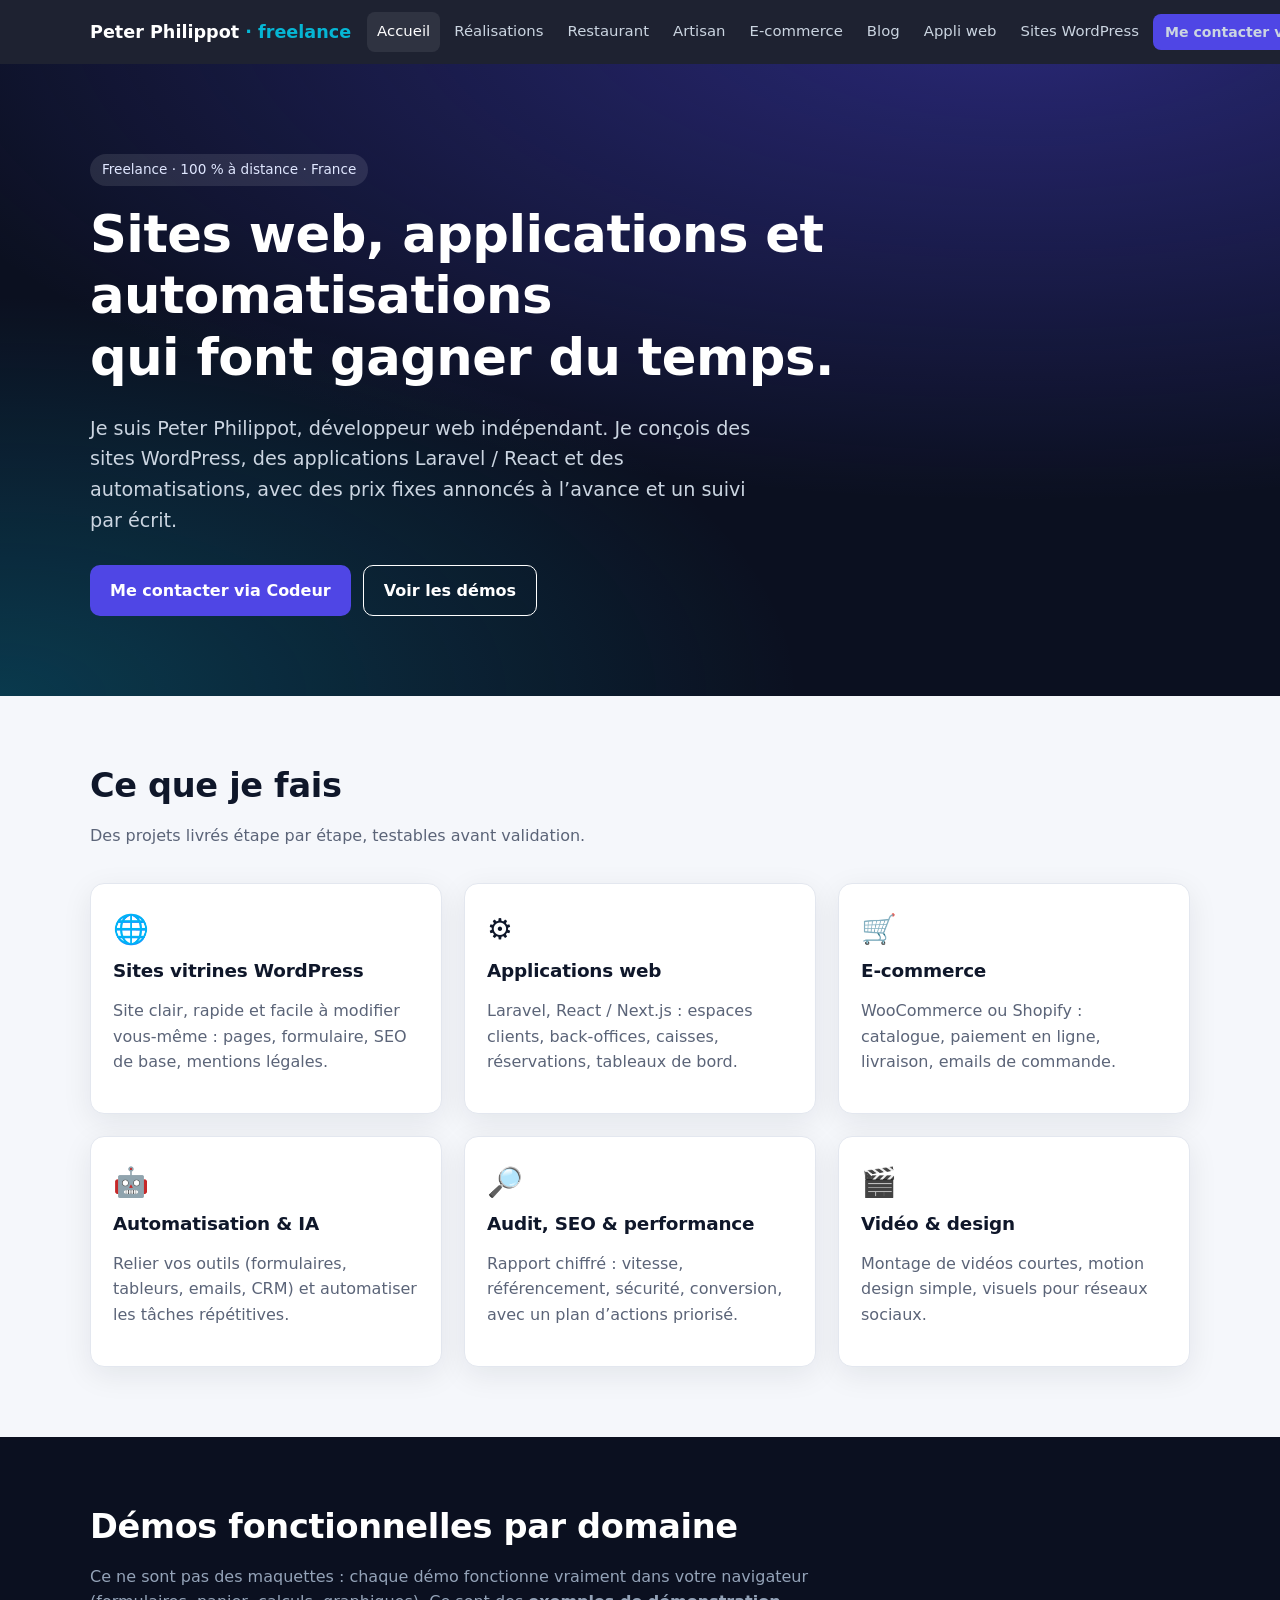
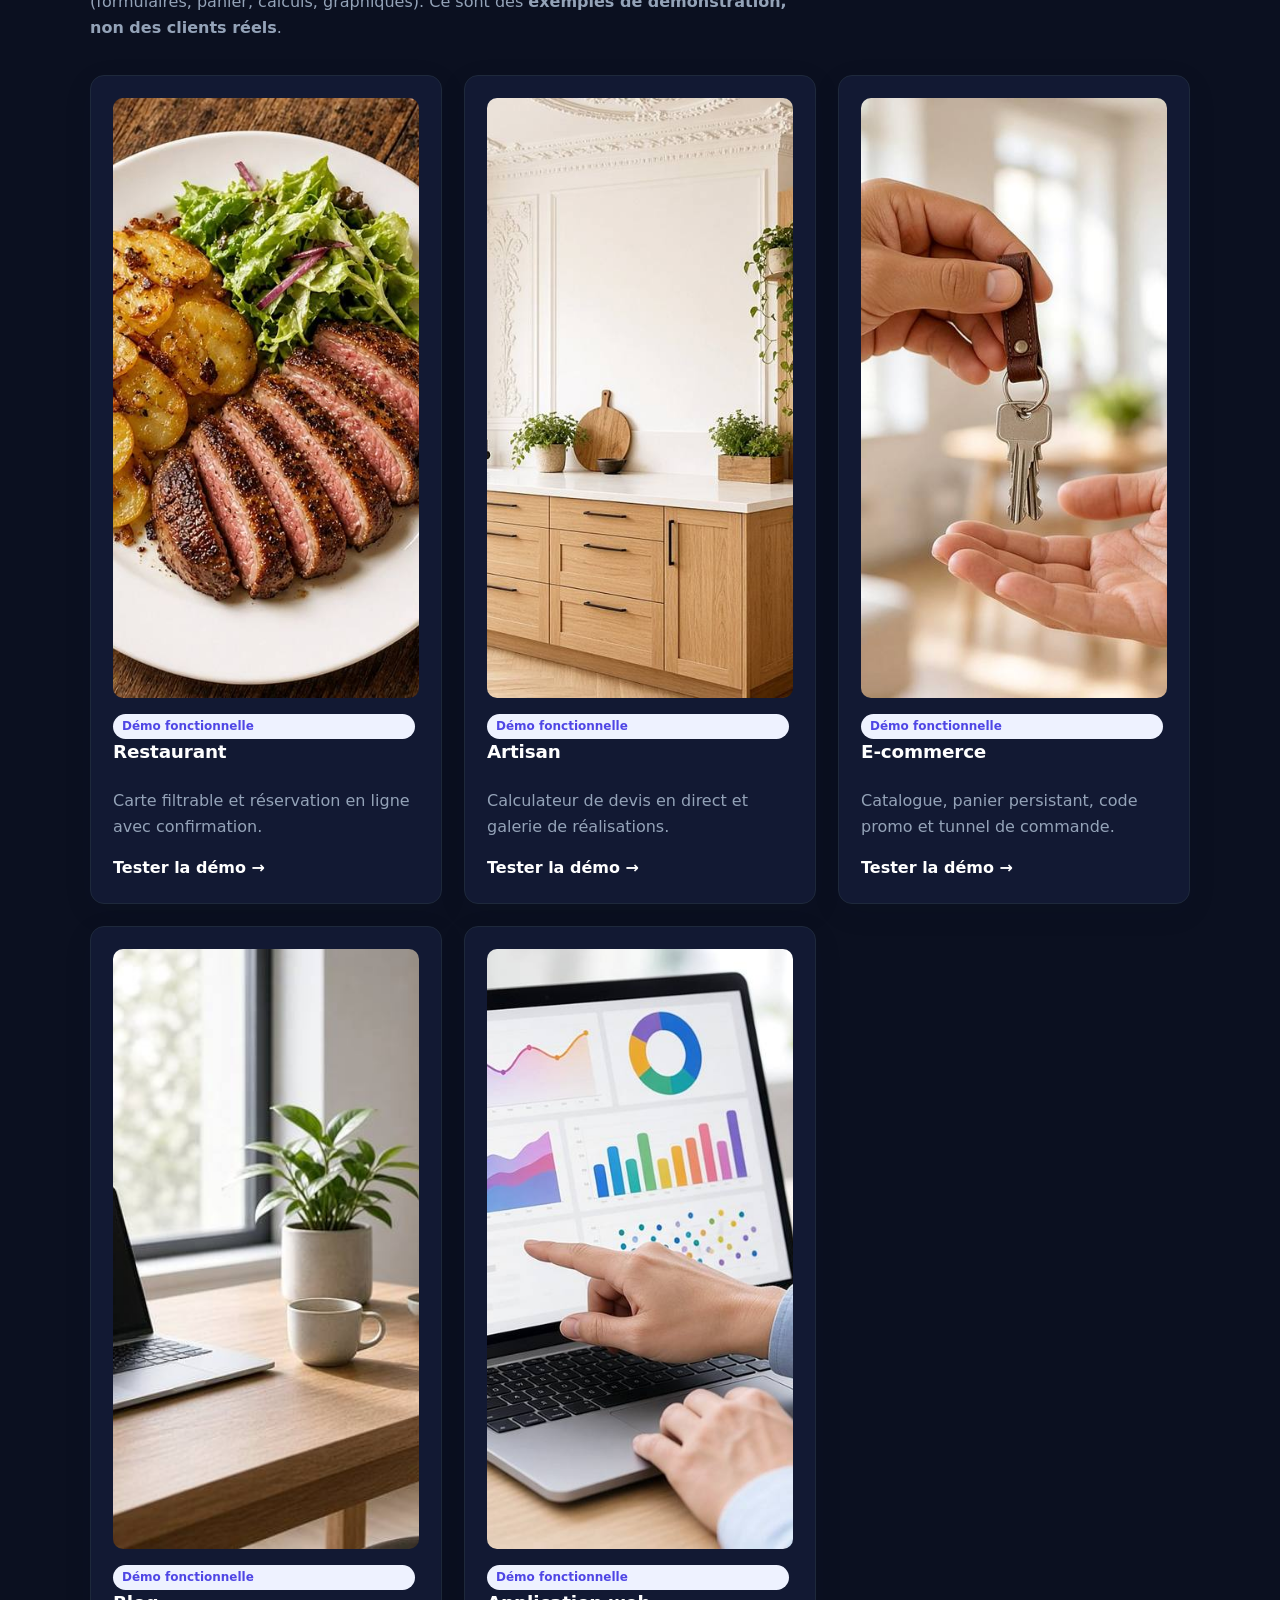
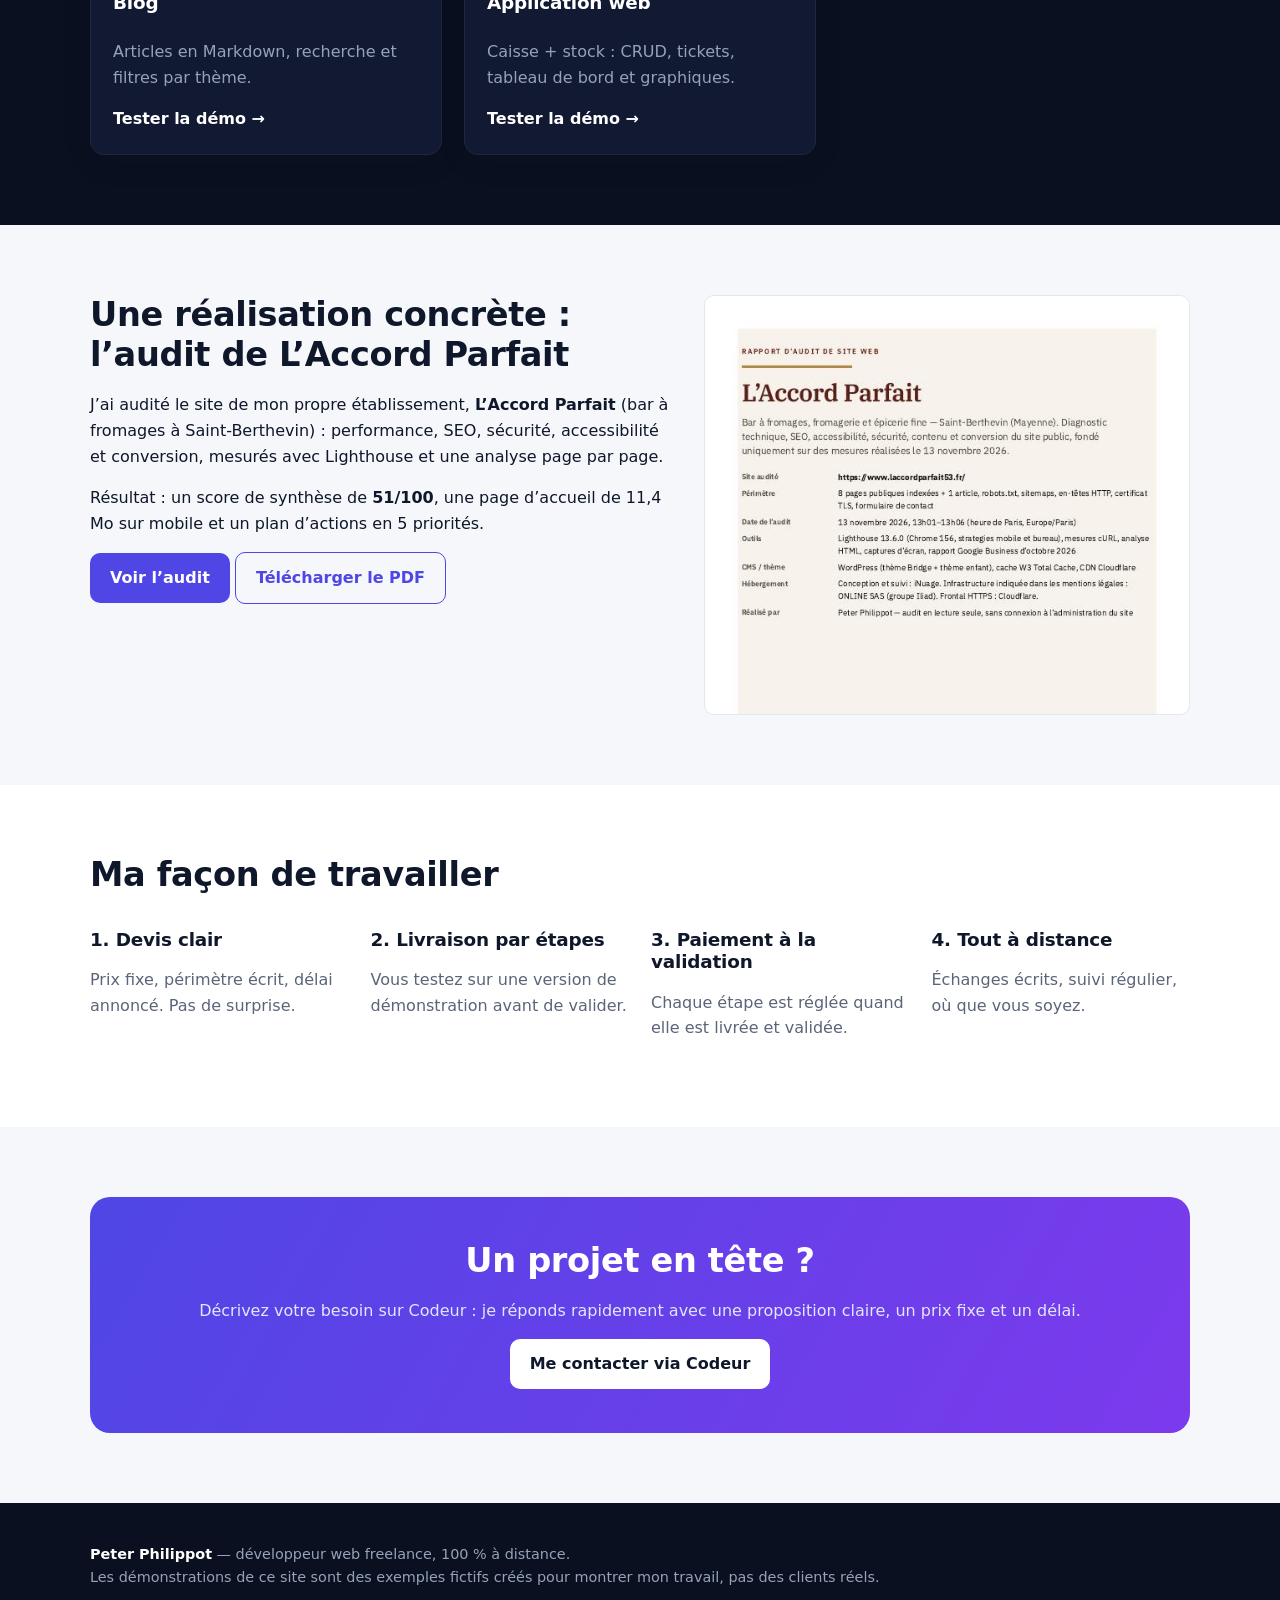
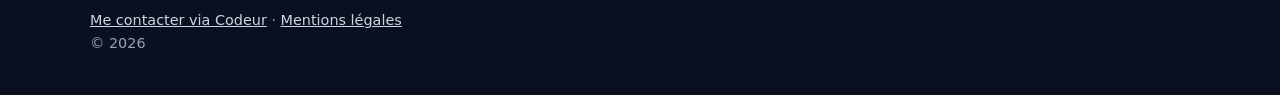
==== index.html @ ddbcc6e4 "Publication du site" ====
<!doctype html>
<html lang="fr"><head><meta charset="utf-8"><meta name="viewport" content="width=device-width,initial-scale=1">
<title>Peter Philippot — Développeur web freelance (WordPress, Laravel, React, automatisation)</title><meta name="description" content="Développeur web freelance à distance : sites WordPress, applications Laravel et React/Next.js, e-commerce, automatisation, audit SEO. Démos fonctionnelles et réalisations."><link rel="canonical" href="https://pitttpittt.github.io/">
<meta property="og:type" content="website"><meta property="og:title" content="Peter Philippot — Développeur web freelance (WordPress, Laravel, React, automatisation)"><meta property="og:description" content="Développeur web freelance à distance : sites WordPress, applications Laravel et React/Next.js, e-commerce, automatisation, audit SEO. Démos fonctionnelles et réalisations."><meta property="og:url" content="https://pitttpittt.github.io/"><meta property="og:image" content="https://pitttpittt.github.io/assets/img/og.jpg"><meta property="og:locale" content="fr_FR"><meta name="twitter:card" content="summary_large_image">
<meta name="theme-color" content="#0b1020"><link rel="icon" href="data:image/svg+xml,%3Csvg xmlns='http://www.w3.org/2000/svg' viewBox='0 0 100 100'%3E%3Crect width='100' height='100' rx='22' fill='%234f46e5'/%3E%3Ctext x='50' y='68' font-size='52' text-anchor='middle' fill='white' font-family='Arial' font-weight='bold'%3EPP%3C/text%3E%3C/svg%3E">
<link rel="stylesheet" href="assets/css/style.css">
</head><body>
<header class="top"><div class="wrap"><a class="logo" href="index.html">Peter Philippot<span> · freelance</span></a>
<button class="burger" aria-label="Menu" aria-expanded="false">☰</button><nav class="nav" aria-label="Navigation principale"><a href="index.html" class=on>Accueil</a><a href="realisations.html">Réalisations</a><a href="restaurant.html">Restaurant</a><a href="artisan.html">Artisan</a><a href="boutique.html">E-commerce</a><a href="blog.html">Blog</a><a href="application.html">Appli web</a><a href="sites-wordpress.html">Sites WordPress</a><a class="btn sm" href="https://www.codeur.com/-pitttpittt" target="_blank" rel="noopener">Me contacter via Codeur</a></nav></div></header>
<main><section class="hero"><div class="wrap"><span class="pill">Freelance · 100 % à distance · France</span>
<h1>Sites web, applications et automatisations<br>qui font gagner du temps.</h1>
<p class="lead">Je suis Peter Philippot, développeur web indépendant. Je conçois des sites WordPress, des applications Laravel / React et des automatisations, avec des prix fixes annoncés à l’avance et un suivi par écrit.</p>
<div class="ctas"><a class="btn" href="https://www.codeur.com/-pitttpittt" target="_blank" rel="noopener">Me contacter via Codeur</a><a class="btn ghost" href="#demos">Voir les démos</a></div></div></section>
<section><div class="wrap"><div class="sec-head"><h2>Ce que je fais</h2><p class="muted">Des projets livrés étape par étape, testables avant validation.</p></div><div class="grid g3"><div class="card"><div class="ico">🌐</div><h3>Sites vitrines WordPress</h3><p class="muted">Site clair, rapide et facile à modifier vous-même : pages, formulaire, SEO de base, mentions légales.</p></div><div class="card"><div class="ico">⚙️</div><h3>Applications web</h3><p class="muted">Laravel, React / Next.js : espaces clients, back-offices, caisses, réservations, tableaux de bord.</p></div><div class="card"><div class="ico">🛒</div><h3>E-commerce</h3><p class="muted">WooCommerce ou Shopify : catalogue, paiement en ligne, livraison, emails de commande.</p></div><div class="card"><div class="ico">🤖</div><h3>Automatisation & IA</h3><p class="muted">Relier vos outils (formulaires, tableurs, emails, CRM) et automatiser les tâches répétitives.</p></div><div class="card"><div class="ico">🔎</div><h3>Audit, SEO & performance</h3><p class="muted">Rapport chiffré : vitesse, référencement, sécurité, conversion, avec un plan d’actions priorisé.</p></div><div class="card"><div class="ico">🎬</div><h3>Vidéo & design</h3><p class="muted">Montage de vidéos courtes, motion design simple, visuels pour réseaux sociaux.</p></div></div></div></section>
<section class="dark" id="demos"><div class="wrap"><div class="sec-head"><h2>Démos fonctionnelles par domaine</h2><p class="muted">Ce ne sont pas des maquettes : chaque démo fonctionne vraiment dans votre navigateur (formulaires, panier, calculs, graphiques). Ce sont des <strong>exemples de démonstration, non des clients réels</strong>.</p></div><div class="grid g3" style="color:var(--ink)"><a class="card link" href="restaurant.html"><img class="cover" src="assets/img/restaurant-plat.jpg" alt="Démo Restaurant" loading="lazy" width="960" height="600"><span class="tag">Démo fonctionnelle</span><h3>Restaurant</h3><p class="muted">Carte filtrable et réservation en ligne avec confirmation.</p><span style="margin-top:auto;font-weight:600">Tester la démo →</span></a><a class="card link" href="artisan.html"><img class="cover" src="assets/img/artisan-cuisine.jpg" alt="Démo Artisan" loading="lazy" width="960" height="600"><span class="tag">Démo fonctionnelle</span><h3>Artisan</h3><p class="muted">Calculateur de devis en direct et galerie de réalisations.</p><span style="margin-top:auto;font-weight:600">Tester la démo →</span></a><a class="card link" href="boutique.html"><img class="cover" src="assets/img/immobilier-cles.jpg" alt="Démo E-commerce" loading="lazy" width="960" height="600"><span class="tag">Démo fonctionnelle</span><h3>E-commerce</h3><p class="muted">Catalogue, panier persistant, code promo et tunnel de commande.</p><span style="margin-top:auto;font-weight:600">Tester la démo →</span></a><a class="card link" href="blog.html"><img class="cover" src="assets/img/consultant-hero.jpg" alt="Démo Blog" loading="lazy" width="960" height="600"><span class="tag">Démo fonctionnelle</span><h3>Blog</h3><p class="muted">Articles en Markdown, recherche et filtres par thème.</p><span style="margin-top:auto;font-weight:600">Tester la démo →</span></a><a class="card link" href="application.html"><img class="cover" src="assets/img/consultant-tableau-de-bord.jpg" alt="Démo Application web" loading="lazy" width="960" height="600"><span class="tag">Démo fonctionnelle</span><h3>Application web</h3><p class="muted">Caisse + stock : CRUD, tickets, tableau de bord et graphiques.</p><span style="margin-top:auto;font-weight:600">Tester la démo →</span></a></div></div></section>
<section><div class="wrap split"><div><h2>Une réalisation concrète : l’audit de L’Accord Parfait</h2><p>J’ai audité le site de mon propre établissement, <strong>L’Accord Parfait</strong> (bar à fromages à Saint-Berthevin) : performance, SEO, sécurité, accessibilité et conversion, mesurés avec Lighthouse et une analyse page par page.</p>
<p>Résultat : un score de synthèse de <strong>51/100</strong>, une page d’accueil de 11,4 Mo sur mobile et un plan d’actions en 5 priorités.</p><p><a class="btn" href="realisations.html">Voir l’audit</a> <a class="btn ghost" href="assets/docs/audit-laccord-parfait.pdf" download style="color:var(--acc)">Télécharger le PDF</a></p></div>
<div class="shot"><img src="assets/img/audit-page-01.jpg" alt="Première page du rapport d’audit" loading="lazy" data-zoom></div></div></section>
<section style="background:#fff"><div class="wrap"><div class="sec-head"><h2>Ma façon de travailler</h2></div><div class="grid g4">
<div><h3>1. Devis clair</h3><p class="muted">Prix fixe, périmètre écrit, délai annoncé. Pas de surprise.</p></div>
<div><h3>2. Livraison par étapes</h3><p class="muted">Vous testez sur une version de démonstration avant de valider.</p></div>
<div><h3>3. Paiement à la validation</h3><p class="muted">Chaque étape est réglée quand elle est livrée et validée.</p></div>
<div><h3>4. Tout à distance</h3><p class="muted">Échanges écrits, suivi régulier, où que vous soyez.</p></div></div></div></section>
<section><div class="wrap"><div class="cta-band"><h2>Un projet en tête ?</h2><p>Décrivez votre besoin sur Codeur : je réponds rapidement avec une proposition claire, un prix fixe et un délai.</p><a class="btn light" href="https://www.codeur.com/-pitttpittt" target="_blank" rel="noopener">Me contacter via Codeur</a></div></div></section></main>
<footer class="foot"><div class="wrap"><div><strong style="color:#fff">Peter Philippot</strong> — développeur web freelance, 100 % à distance.<br>Les démonstrations de ce site sont des exemples fictifs créés pour montrer mon travail, pas des clients réels.</div>
<div><a href="https://www.codeur.com/-pitttpittt" target="_blank" rel="noopener">Me contacter via Codeur</a> · <a href="mentions-legales.html">Mentions légales</a><br>© <span id="year">2026</span></div></div></footer>
<script src="assets/js/common.js" defer></script>
</body></html>
---- assets/css/style.css ----
:root{--bg:#0b1020;--bg2:#121933;--card:#ffffff;--ink:#0f172a;--muted:#5b6478;--line:#e3e7ef;--soft:#f5f7fb;--acc:#4f46e5;--acc2:#06b6d4;--ok:#059669;--warn:#d97706;--bad:#dc2626;--r:14px;--sh:0 8px 30px rgba(15,23,42,.08)}
*{box-sizing:border-box}[hidden]{display:none!important}html{scroll-behavior:smooth}
body{margin:0;font-family:system-ui,-apple-system,"Segoe UI",Roboto,"Helvetica Neue",Arial,sans-serif;color:var(--ink);background:var(--soft);line-height:1.6;-webkit-font-smoothing:antialiased}
img{max-width:100%;display:block}a{color:var(--acc)}
.wrap{max-width:1140px;margin:0 auto;padding:0 20px}
h1,h2,h3{line-height:1.2;margin:0 0 .5em;letter-spacing:-.01em}h1{font-size:clamp(2rem,4.5vw,3.2rem)}h2{font-size:clamp(1.5rem,3vw,2.1rem)}h3{font-size:1.15rem}
.muted{color:var(--muted)}.small{font-size:.88rem}
/* header */
.top{position:sticky;top:0;z-index:50;background:rgba(11,16,32,.92);backdrop-filter:blur(8px);color:#fff}
.top .wrap{display:flex;align-items:center;justify-content:space-between;height:64px;gap:16px}
.logo{color:#fff;text-decoration:none;font-weight:800;font-size:1.1rem;white-space:nowrap}.logo span{color:var(--acc2)}
.nav{display:flex;gap:4px;align-items:center}.nav a{white-space:nowrap;color:#cbd5e1;text-decoration:none;padding:8px 10px;border-radius:8px;font-size:.93rem}
.nav a:hover,.nav a.on{color:#fff;background:rgba(255,255,255,.08)}
.burger{display:none;background:none;border:0;color:#fff;font-size:1.6rem;cursor:pointer}
@media(max-width:1180px){.burger{display:block}.nav{display:none;position:absolute;top:64px;left:0;right:0;background:var(--bg);flex-direction:column;padding:10px 20px 20px;align-items:stretch}.nav.open{display:flex}}
/* buttons */
.btn{display:inline-flex;align-items:center;gap:8px;background:var(--acc);color:#fff;border:0;border-radius:10px;padding:12px 20px;font-weight:600;font-size:1rem;text-decoration:none;cursor:pointer;transition:.15s}
.btn:hover{filter:brightness(1.1);transform:translateY(-1px)}.btn.ghost{background:transparent;border:1.5px solid currentColor;color:inherit}.btn.sm{padding:7px 12px;font-size:.88rem;border-radius:8px}.btn.light{background:#fff;color:var(--ink)}.btn.danger{background:var(--bad)}
.btn:disabled{opacity:.5;cursor:not-allowed;transform:none}
/* hero */
.hero{background:radial-gradient(1200px 500px at 80% -10%,rgba(79,70,229,.45),transparent),radial-gradient(800px 400px at 0% 100%,rgba(6,182,212,.25),transparent),var(--bg);color:#fff;padding:90px 0 80px}
.hero p.lead{font-size:1.2rem;color:#cbd5e1;max-width:680px}.hero .ctas{display:flex;gap:12px;flex-wrap:wrap;margin-top:28px}
.pill{display:inline-block;background:rgba(255,255,255,.1);color:#e0e7ff;border-radius:99px;padding:5px 12px;font-size:.85rem;margin-bottom:18px}
.hero.sub{padding:60px 0 50px}
section{padding:70px 0}.sec-head{max-width:720px;margin-bottom:34px}
/* grids/cards */
.grid{display:grid;gap:22px}.g2{grid-template-columns:repeat(auto-fit,minmax(300px,1fr))}.g3{grid-template-columns:repeat(auto-fit,minmax(260px,1fr))}.g4{grid-template-columns:repeat(auto-fit,minmax(210px,1fr))}
.card{background:var(--card);border:1px solid var(--line);border-radius:var(--r);padding:22px;box-shadow:var(--sh)}
.card.link{text-decoration:none;color:inherit;transition:.15s;display:flex;flex-direction:column}.card.link:hover{transform:translateY(-3px);border-color:var(--acc)}
.card .ico{font-size:1.8rem;margin-bottom:8px}.card img.cover{border-radius:10px;aspect-ratio:16/10;object-fit:cover;width:100%;margin-bottom:14px}
.tag{display:inline-block;font-size:.75rem;font-weight:600;background:#eef2ff;color:var(--acc);padding:3px 9px;border-radius:99px;margin:2px 4px 2px 0}
.tag.click{cursor:pointer;border:0}.tag.click.on{background:var(--acc);color:#fff}
.demo-banner{background:#fff7ed;border:1.5px dashed var(--warn);color:#9a3412;border-radius:10px;padding:10px 14px;font-weight:600;font-size:.92rem;display:flex;gap:8px;align-items:center;margin:0 0 22px}
.hero .demo-banner{background:rgba(255,247,237,.12);color:#fed7aa;border-color:#fdba74}
.dark{background:var(--bg);color:#fff}.dark .muted{color:#94a3b8}.dark .card{background:var(--bg2);border-color:#1e293b;color:#fff}
/* forms */
label{display:block;font-weight:600;font-size:.9rem;margin:0 0 5px}
input,select,textarea{width:100%;font:inherit;padding:10px 12px;border:1.5px solid var(--line);border-radius:9px;background:#fff;color:var(--ink)}
input:focus,select:focus,textarea:focus{outline:none;border-color:var(--acc);box-shadow:0 0 0 3px rgba(79,70,229,.15)}
.field{margin-bottom:14px}.field .err{color:var(--bad);font-size:.82rem;min-height:1em;margin-top:3px}.invalid{border-color:var(--bad)!important}
.row{display:grid;gap:14px;grid-template-columns:repeat(auto-fit,minmax(160px,1fr))}
.notice{padding:12px 14px;border-radius:10px;margin:12px 0;font-weight:500}.notice.ok{background:#ecfdf5;color:#065f46;border:1px solid #a7f3d0}.notice.err{background:#fef2f2;color:#991b1b;border:1px solid #fecaca}
table.tbl{width:100%;border-collapse:collapse;font-size:.93rem}table.tbl th,table.tbl td{padding:9px 10px;border-bottom:1px solid var(--line);text-align:left;vertical-align:middle}table.tbl th{font-size:.78rem;text-transform:uppercase;letter-spacing:.05em;color:var(--muted)}
.price{font-weight:800;color:var(--acc)}
.cta-band{background:linear-gradient(120deg,var(--acc),#7c3aed);color:#fff;border-radius:20px;padding:44px;text-align:center}.cta-band p{color:#e0e7ff}
footer.foot{background:var(--bg);color:#94a3b8;padding:40px 0;font-size:.9rem}footer.foot a{color:#cbd5e1}
.foot .wrap{display:flex;justify-content:space-between;gap:20px;flex-wrap:wrap}
.score{display:flex;flex-direction:column;gap:4px}.score b{font-size:1.9rem}.bar{height:7px;border-radius:9px;background:#e5e7eb;overflow:hidden}.bar i{display:block;height:100%}
.sev{font-size:.72rem;font-weight:700;text-transform:uppercase;padding:2px 8px;border-radius:99px}.sev.c{background:#fee2e2;color:#991b1b}.sev.i{background:#fef3c7;color:#92400e}
.split{display:grid;grid-template-columns:1.2fr 1fr;gap:30px;align-items:start}@media(max-width:860px){.split{grid-template-columns:1fr}}
.gallery{display:grid;gap:12px;grid-template-columns:repeat(auto-fill,minmax(200px,1fr))}.gallery img{border-radius:10px;aspect-ratio:4/3;object-fit:cover;cursor:zoom-in;width:100%}
.lightbox{position:fixed;inset:0;background:rgba(0,0,0,.88);display:none;align-items:center;justify-content:center;z-index:100;padding:20px;cursor:zoom-out}.lightbox.open{display:flex}.lightbox img{max-height:90vh;border-radius:8px}
.shot{border-radius:10px;border:1px solid var(--line);overflow:hidden;max-height:420px}.shot img{width:100%}
.kpi{font-size:1.7rem;font-weight:800}
.empty{color:var(--muted);text-align:center;padding:20px}
.toast{position:fixed;bottom:20px;left:50%;transform:translateX(-50%) translateY(100px);background:var(--ink);color:#fff;padding:12px 20px;border-radius:10px;transition:.25s;z-index:200}.toast.show{transform:translateX(-50%) translateY(0)}
.prose{max-width:740px}.prose h2{margin-top:1.4em;font-size:1.4rem}.prose pre{background:#0f172a;color:#e2e8f0;padding:14px;border-radius:10px;overflow:auto}.prose code{background:#eef2ff;padding:1px 5px;border-radius:5px}.prose pre code{background:none;padding:0}
.qty{display:inline-flex;align-items:center;border:1px solid var(--line);border-radius:8px}.qty button{border:0;background:none;width:30px;height:30px;cursor:pointer;font-size:1rem}.qty span{min-width:24px;text-align:center}
.status{font-size:.75rem;font-weight:700;padding:3px 8px;border-radius:99px}.status.todo{background:#e0e7ff;color:#3730a3}.status.doing{background:#fef3c7;color:#92400e}.status.done{background:#d1fae5;color:#065f46}
.chart-box{position:relative;height:260px}
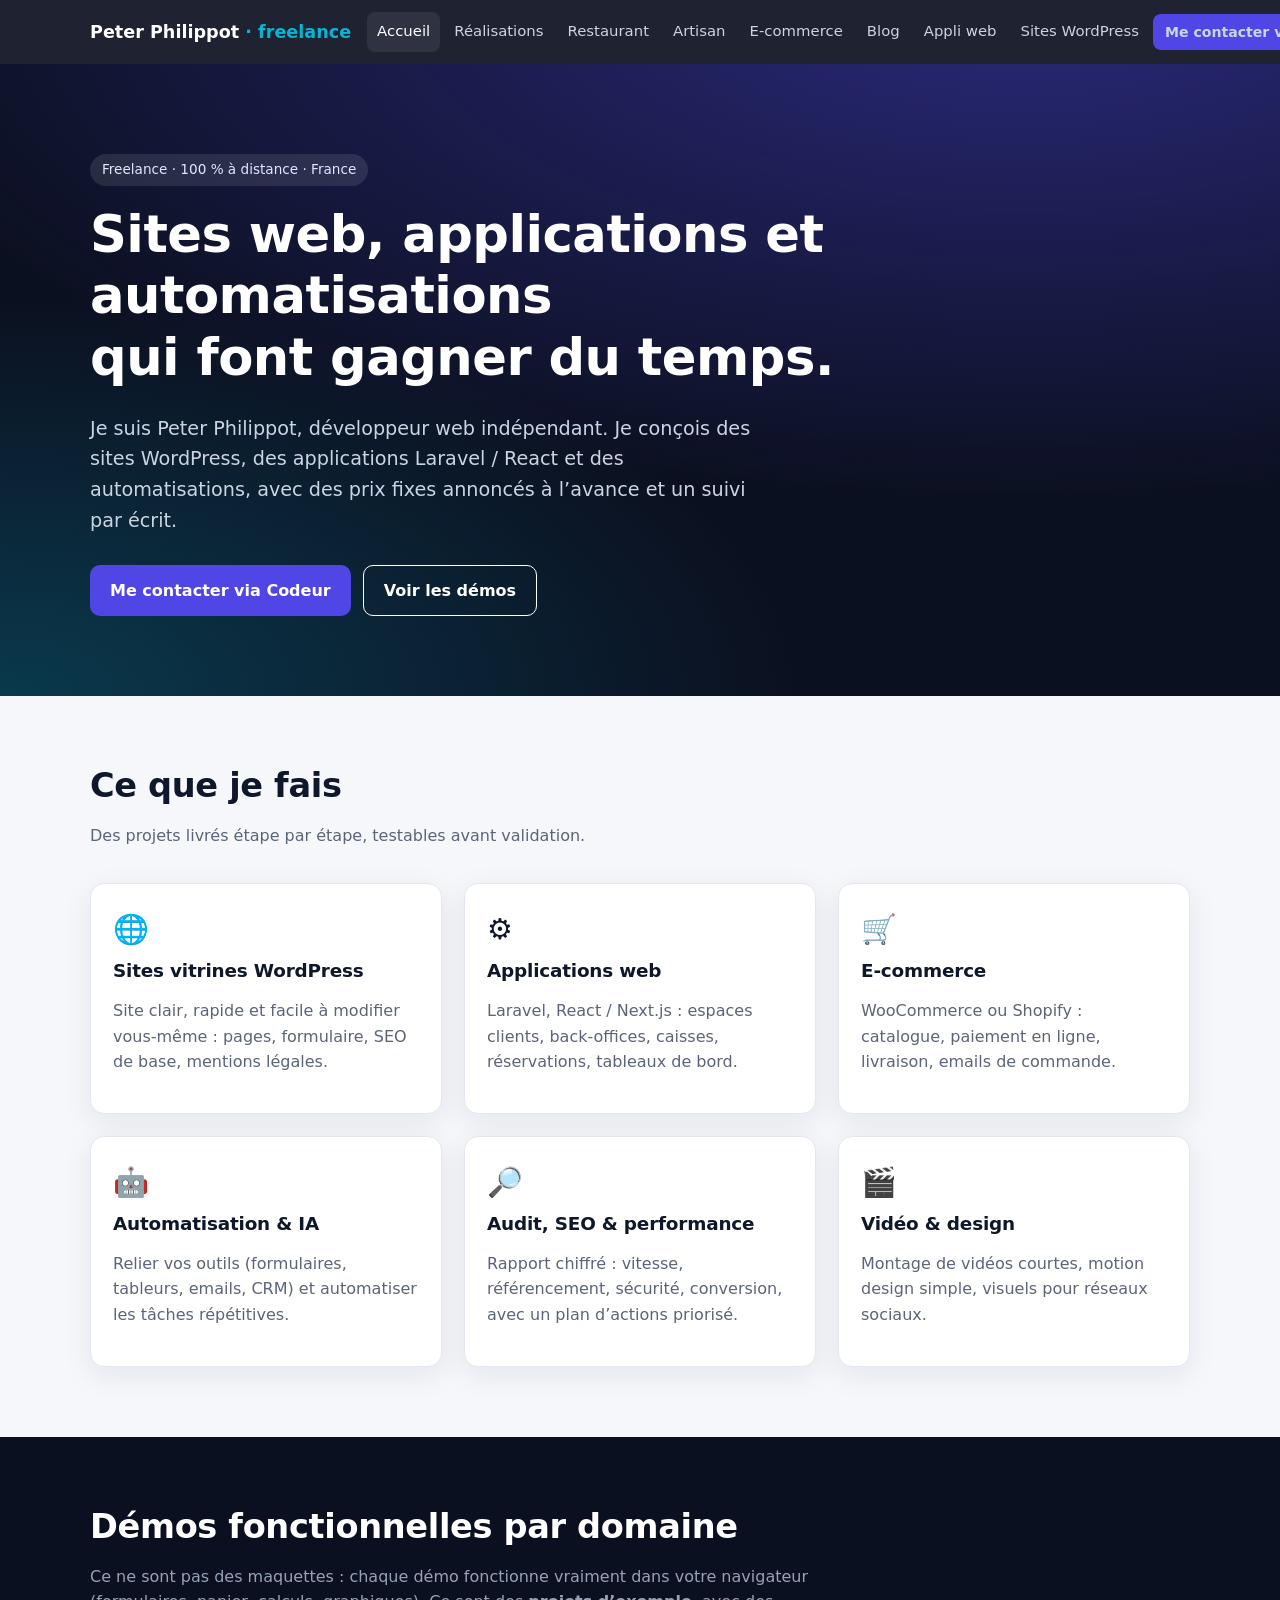
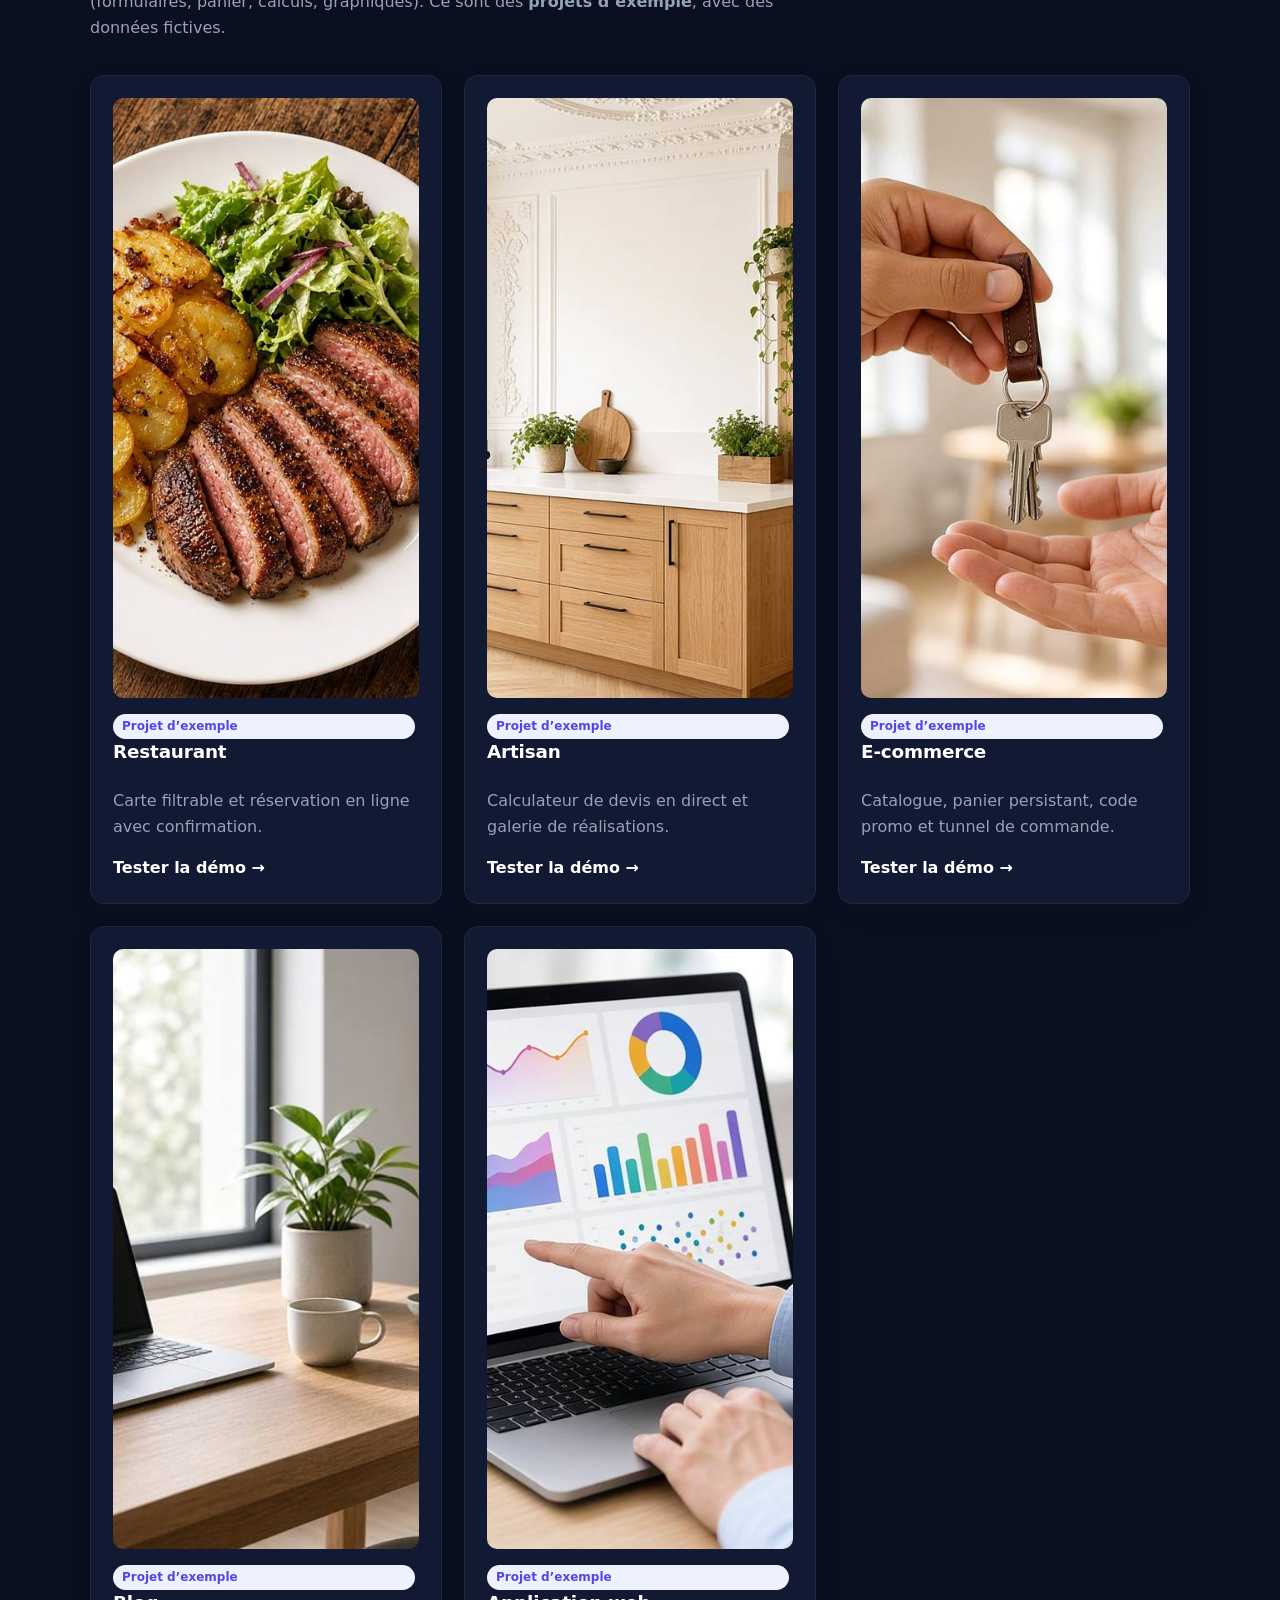
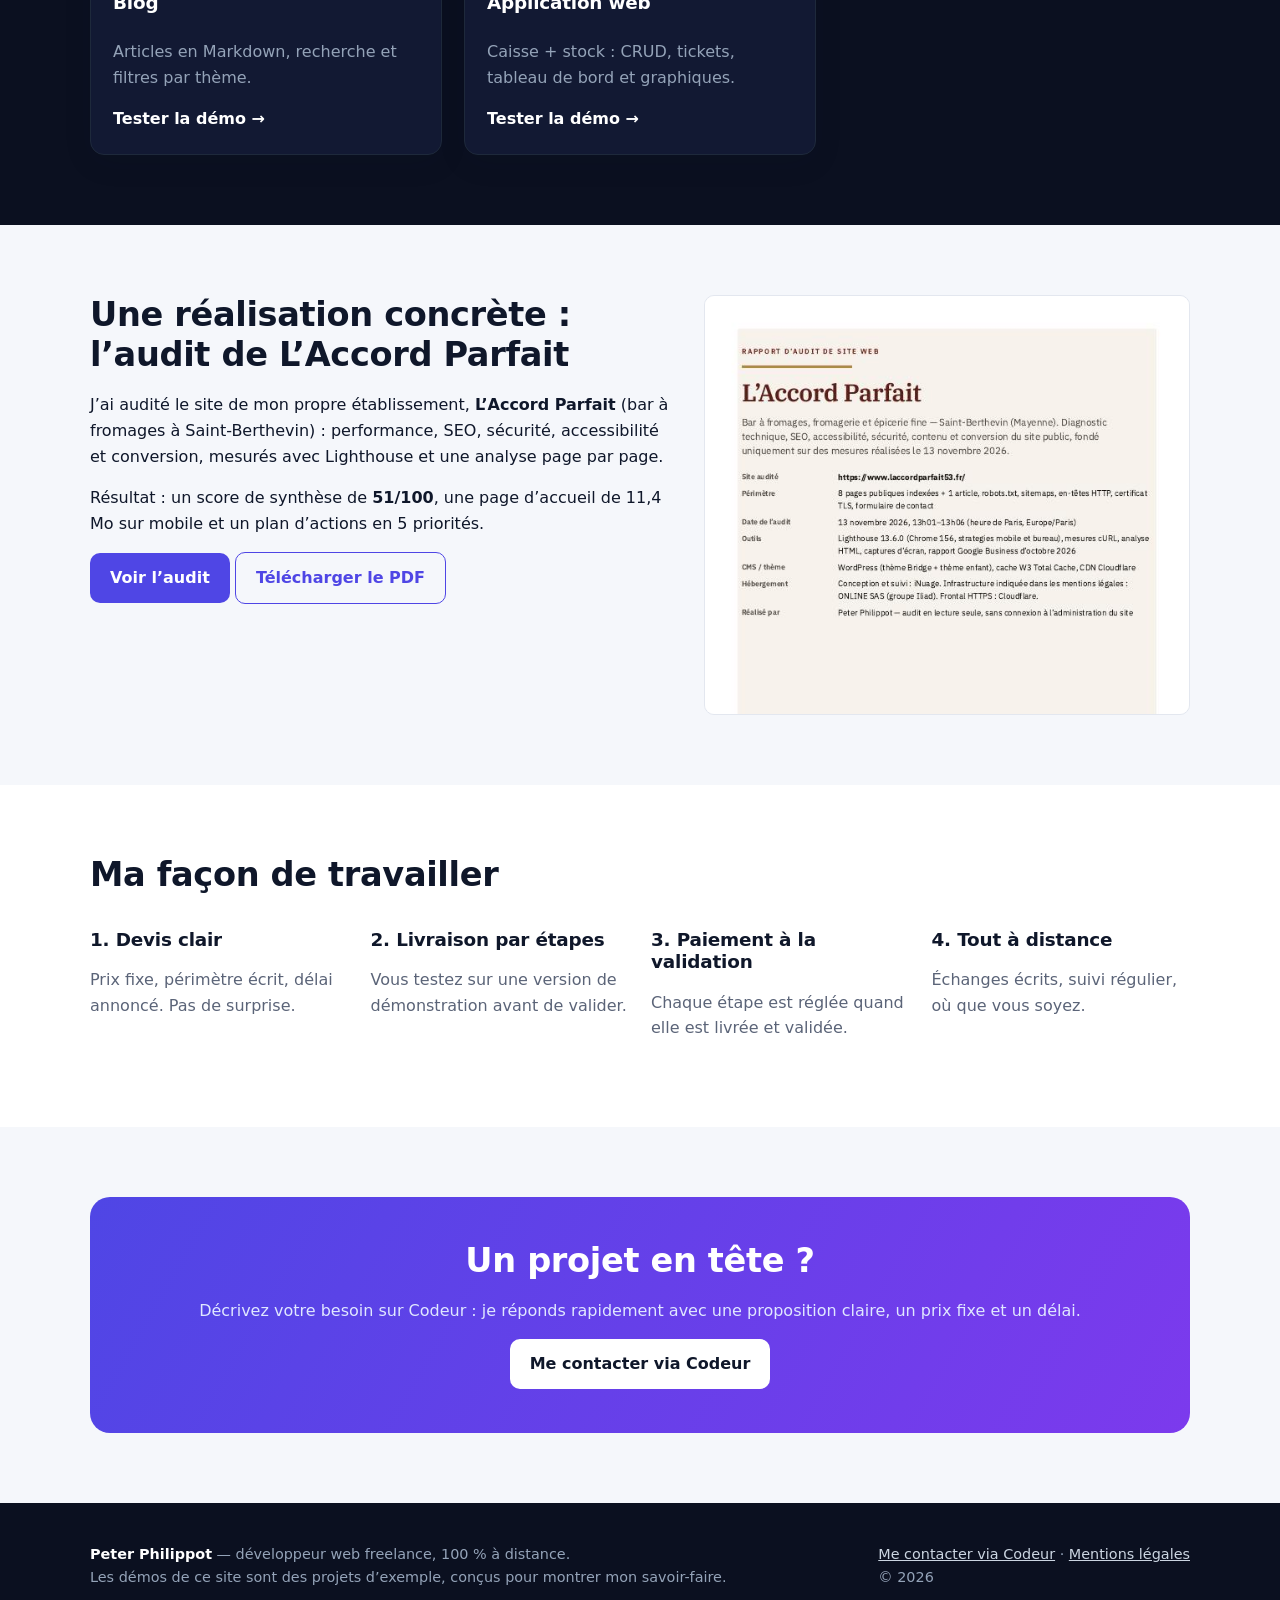
==== commit 98986d2e: "Publication du site" ====
--- a/index.html
+++ b/index.html
@@ -12,7 +12,7 @@
 <p class="lead">Je suis Peter Philippot, développeur web indépendant. Je conçois des sites WordPress, des applications Laravel / React et des automatisations, avec des prix fixes annoncés à l’avance et un suivi par écrit.</p>
 <div class="ctas"><a class="btn" href="https://www.codeur.com/-pitttpittt" target="_blank" rel="noopener">Me contacter via Codeur</a><a class="btn ghost" href="#demos">Voir les démos</a></div></div></section>
 <section><div class="wrap"><div class="sec-head"><h2>Ce que je fais</h2><p class="muted">Des projets livrés étape par étape, testables avant validation.</p></div><div class="grid g3"><div class="card"><div class="ico">🌐</div><h3>Sites vitrines WordPress</h3><p class="muted">Site clair, rapide et facile à modifier vous-même : pages, formulaire, SEO de base, mentions légales.</p></div><div class="card"><div class="ico">⚙️</div><h3>Applications web</h3><p class="muted">Laravel, React / Next.js : espaces clients, back-offices, caisses, réservations, tableaux de bord.</p></div><div class="card"><div class="ico">🛒</div><h3>E-commerce</h3><p class="muted">WooCommerce ou Shopify : catalogue, paiement en ligne, livraison, emails de commande.</p></div><div class="card"><div class="ico">🤖</div><h3>Automatisation & IA</h3><p class="muted">Relier vos outils (formulaires, tableurs, emails, CRM) et automatiser les tâches répétitives.</p></div><div class="card"><div class="ico">🔎</div><h3>Audit, SEO & performance</h3><p class="muted">Rapport chiffré : vitesse, référencement, sécurité, conversion, avec un plan d’actions priorisé.</p></div><div class="card"><div class="ico">🎬</div><h3>Vidéo & design</h3><p class="muted">Montage de vidéos courtes, motion design simple, visuels pour réseaux sociaux.</p></div></div></div></section>
-<section class="dark" id="demos"><div class="wrap"><div class="sec-head"><h2>Démos fonctionnelles par domaine</h2><p class="muted">Ce ne sont pas des maquettes : chaque démo fonctionne vraiment dans votre navigateur (formulaires, panier, calculs, graphiques). Ce sont des <strong>exemples de démonstration, non des clients réels</strong>.</p></div><div class="grid g3" style="color:var(--ink)"><a class="card link" href="restaurant.html"><img class="cover" src="assets/img/restaurant-plat.jpg" alt="Démo Restaurant" loading="lazy" width="960" height="600"><span class="tag">Démo fonctionnelle</span><h3>Restaurant</h3><p class="muted">Carte filtrable et réservation en ligne avec confirmation.</p><span style="margin-top:auto;font-weight:600">Tester la démo →</span></a><a class="card link" href="artisan.html"><img class="cover" src="assets/img/artisan-cuisine.jpg" alt="Démo Artisan" loading="lazy" width="960" height="600"><span class="tag">Démo fonctionnelle</span><h3>Artisan</h3><p class="muted">Calculateur de devis en direct et galerie de réalisations.</p><span style="margin-top:auto;font-weight:600">Tester la démo →</span></a><a class="card link" href="boutique.html"><img class="cover" src="assets/img/immobilier-cles.jpg" alt="Démo E-commerce" loading="lazy" width="960" height="600"><span class="tag">Démo fonctionnelle</span><h3>E-commerce</h3><p class="muted">Catalogue, panier persistant, code promo et tunnel de commande.</p><span style="margin-top:auto;font-weight:600">Tester la démo →</span></a><a class="card link" href="blog.html"><img class="cover" src="assets/img/consultant-hero.jpg" alt="Démo Blog" loading="lazy" width="960" height="600"><span class="tag">Démo fonctionnelle</span><h3>Blog</h3><p class="muted">Articles en Markdown, recherche et filtres par thème.</p><span style="margin-top:auto;font-weight:600">Tester la démo →</span></a><a class="card link" href="application.html"><img class="cover" src="assets/img/consultant-tableau-de-bord.jpg" alt="Démo Application web" loading="lazy" width="960" height="600"><span class="tag">Démo fonctionnelle</span><h3>Application web</h3><p class="muted">Caisse + stock : CRUD, tickets, tableau de bord et graphiques.</p><span style="margin-top:auto;font-weight:600">Tester la démo →</span></a></div></div></section>
+<section class="dark" id="demos"><div class="wrap"><div class="sec-head"><h2>Démos fonctionnelles par domaine</h2><p class="muted">Ce ne sont pas des maquettes : chaque démo fonctionne vraiment dans votre navigateur (formulaires, panier, calculs, graphiques). Ce sont des <strong>projets d’exemple</strong>, avec des données fictives.</p></div><div class="grid g3" style="color:var(--ink)"><a class="card link" href="restaurant.html"><img class="cover" src="assets/img/restaurant-plat.jpg" alt="Démo interactive Restaurant — projet d’exemple" loading="lazy" width="960" height="600"><span class="tag">Projet d’exemple</span><h3>Restaurant</h3><p class="muted">Carte filtrable et réservation en ligne avec confirmation.</p><span style="margin-top:auto;font-weight:600">Tester la démo →</span></a><a class="card link" href="artisan.html"><img class="cover" src="assets/img/artisan-cuisine.jpg" alt="Démo interactive Artisan — projet d’exemple" loading="lazy" width="960" height="600"><span class="tag">Projet d’exemple</span><h3>Artisan</h3><p class="muted">Calculateur de devis en direct et galerie de réalisations.</p><span style="margin-top:auto;font-weight:600">Tester la démo →</span></a><a class="card link" href="boutique.html"><img class="cover" src="assets/img/immobilier-cles.jpg" alt="Démo interactive E-commerce — projet d’exemple" loading="lazy" width="960" height="600"><span class="tag">Projet d’exemple</span><h3>E-commerce</h3><p class="muted">Catalogue, panier persistant, code promo et tunnel de commande.</p><span style="margin-top:auto;font-weight:600">Tester la démo →</span></a><a class="card link" href="blog.html"><img class="cover" src="assets/img/consultant-hero.jpg" alt="Démo interactive Blog — projet d’exemple" loading="lazy" width="960" height="600"><span class="tag">Projet d’exemple</span><h3>Blog</h3><p class="muted">Articles en Markdown, recherche et filtres par thème.</p><span style="margin-top:auto;font-weight:600">Tester la démo →</span></a><a class="card link" href="application.html"><img class="cover" src="assets/img/consultant-tableau-de-bord.jpg" alt="Démo interactive Application web — projet d’exemple" loading="lazy" width="960" height="600"><span class="tag">Projet d’exemple</span><h3>Application web</h3><p class="muted">Caisse + stock : CRUD, tickets, tableau de bord et graphiques.</p><span style="margin-top:auto;font-weight:600">Tester la démo →</span></a></div></div></section>
 <section><div class="wrap split"><div><h2>Une réalisation concrète : l’audit de L’Accord Parfait</h2><p>J’ai audité le site de mon propre établissement, <strong>L’Accord Parfait</strong> (bar à fromages à Saint-Berthevin) : performance, SEO, sécurité, accessibilité et conversion, mesurés avec Lighthouse et une analyse page par page.</p>
 <p>Résultat : un score de synthèse de <strong>51/100</strong>, une page d’accueil de 11,4 Mo sur mobile et un plan d’actions en 5 priorités.</p><p><a class="btn" href="realisations.html">Voir l’audit</a> <a class="btn ghost" href="assets/docs/audit-laccord-parfait.pdf" download style="color:var(--acc)">Télécharger le PDF</a></p></div>
 <div class="shot"><img src="assets/img/audit-page-01.jpg" alt="Première page du rapport d’audit" loading="lazy" data-zoom></div></div></section>
@@ -22,7 +22,7 @@
 <div><h3>3. Paiement à la validation</h3><p class="muted">Chaque étape est réglée quand elle est livrée et validée.</p></div>
 <div><h3>4. Tout à distance</h3><p class="muted">Échanges écrits, suivi régulier, où que vous soyez.</p></div></div></div></section>
 <section><div class="wrap"><div class="cta-band"><h2>Un projet en tête ?</h2><p>Décrivez votre besoin sur Codeur : je réponds rapidement avec une proposition claire, un prix fixe et un délai.</p><a class="btn light" href="https://www.codeur.com/-pitttpittt" target="_blank" rel="noopener">Me contacter via Codeur</a></div></div></section></main>
-<footer class="foot"><div class="wrap"><div><strong style="color:#fff">Peter Philippot</strong> — développeur web freelance, 100 % à distance.<br>Les démonstrations de ce site sont des exemples fictifs créés pour montrer mon travail, pas des clients réels.</div>
+<footer class="foot"><div class="wrap"><div><strong style="color:#fff">Peter Philippot</strong> — développeur web freelance, 100 % à distance.<br>Les démos de ce site sont des projets d’exemple, conçus pour montrer mon savoir-faire.</div>
 <div><a href="https://www.codeur.com/-pitttpittt" target="_blank" rel="noopener">Me contacter via Codeur</a> · <a href="mentions-legales.html">Mentions légales</a><br>© <span id="year">2026</span></div></div></footer>
 <script src="assets/js/common.js" defer></script>
 </body></html>
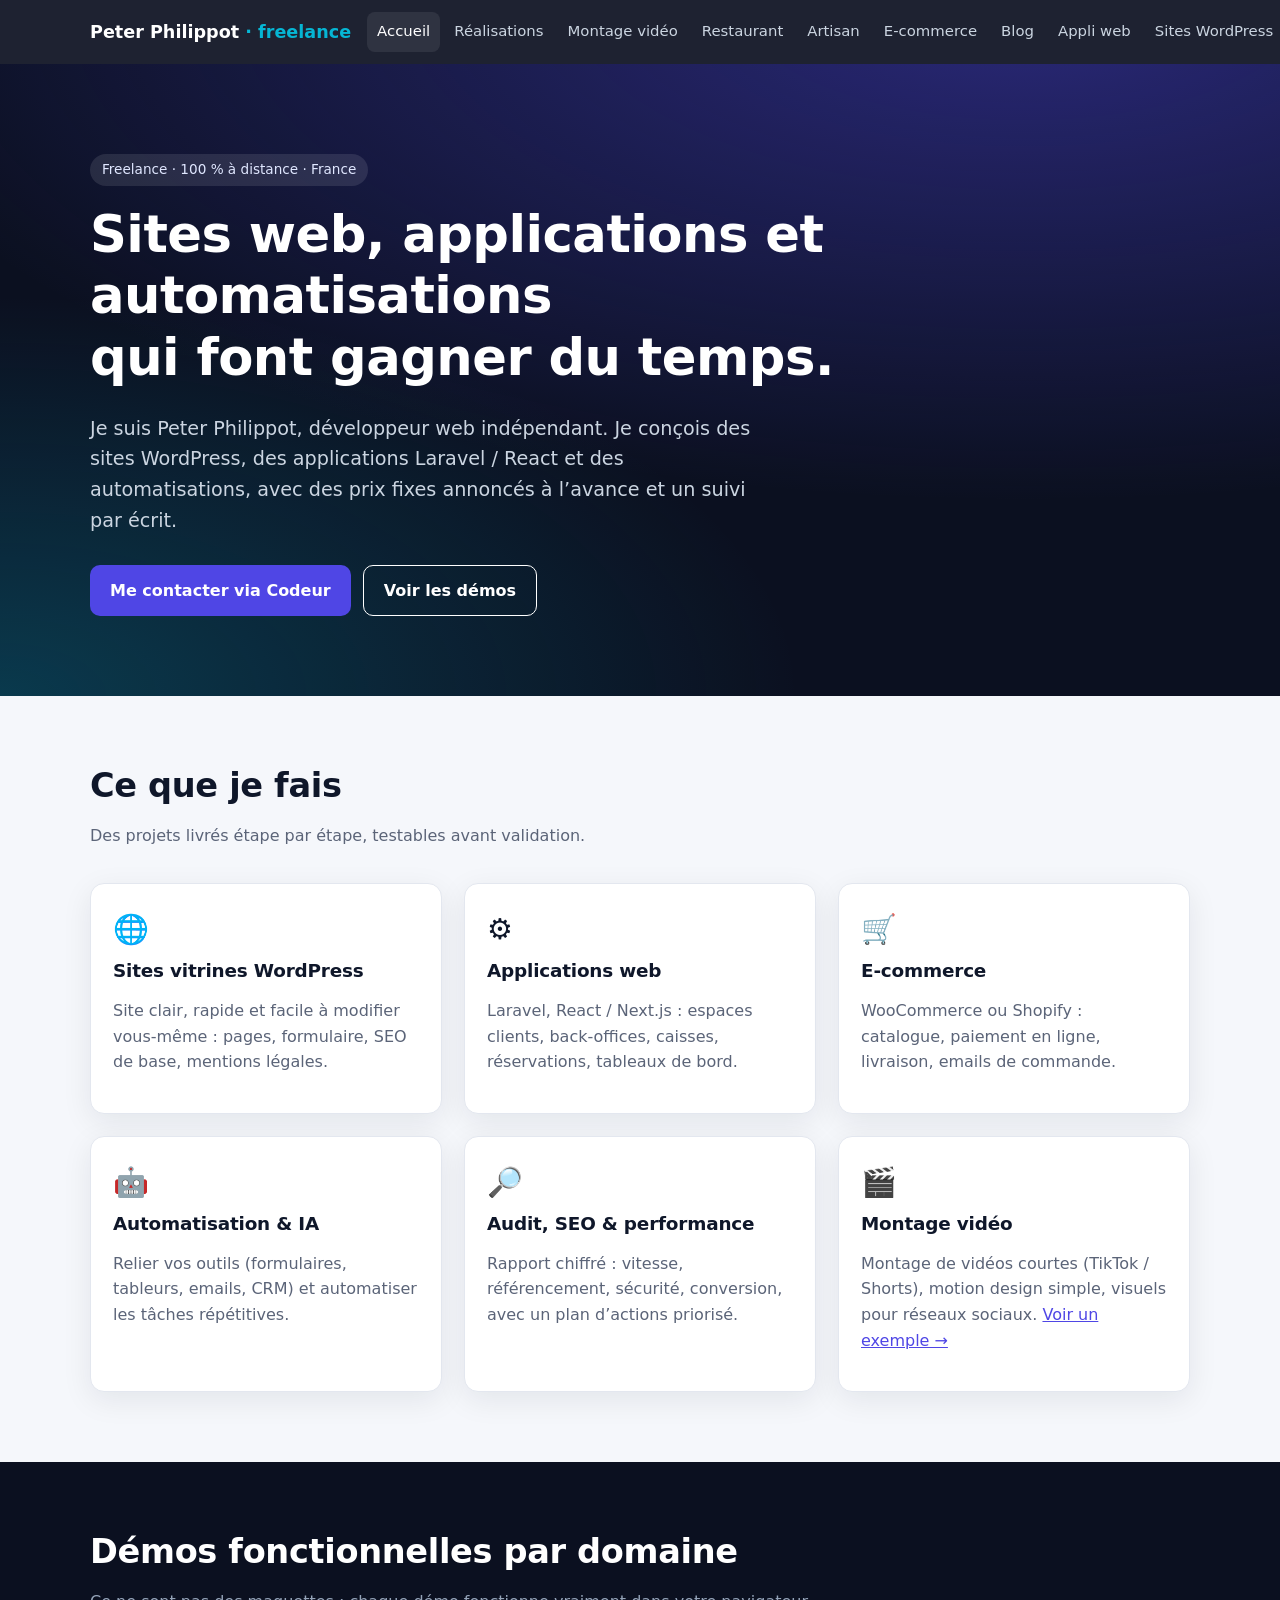
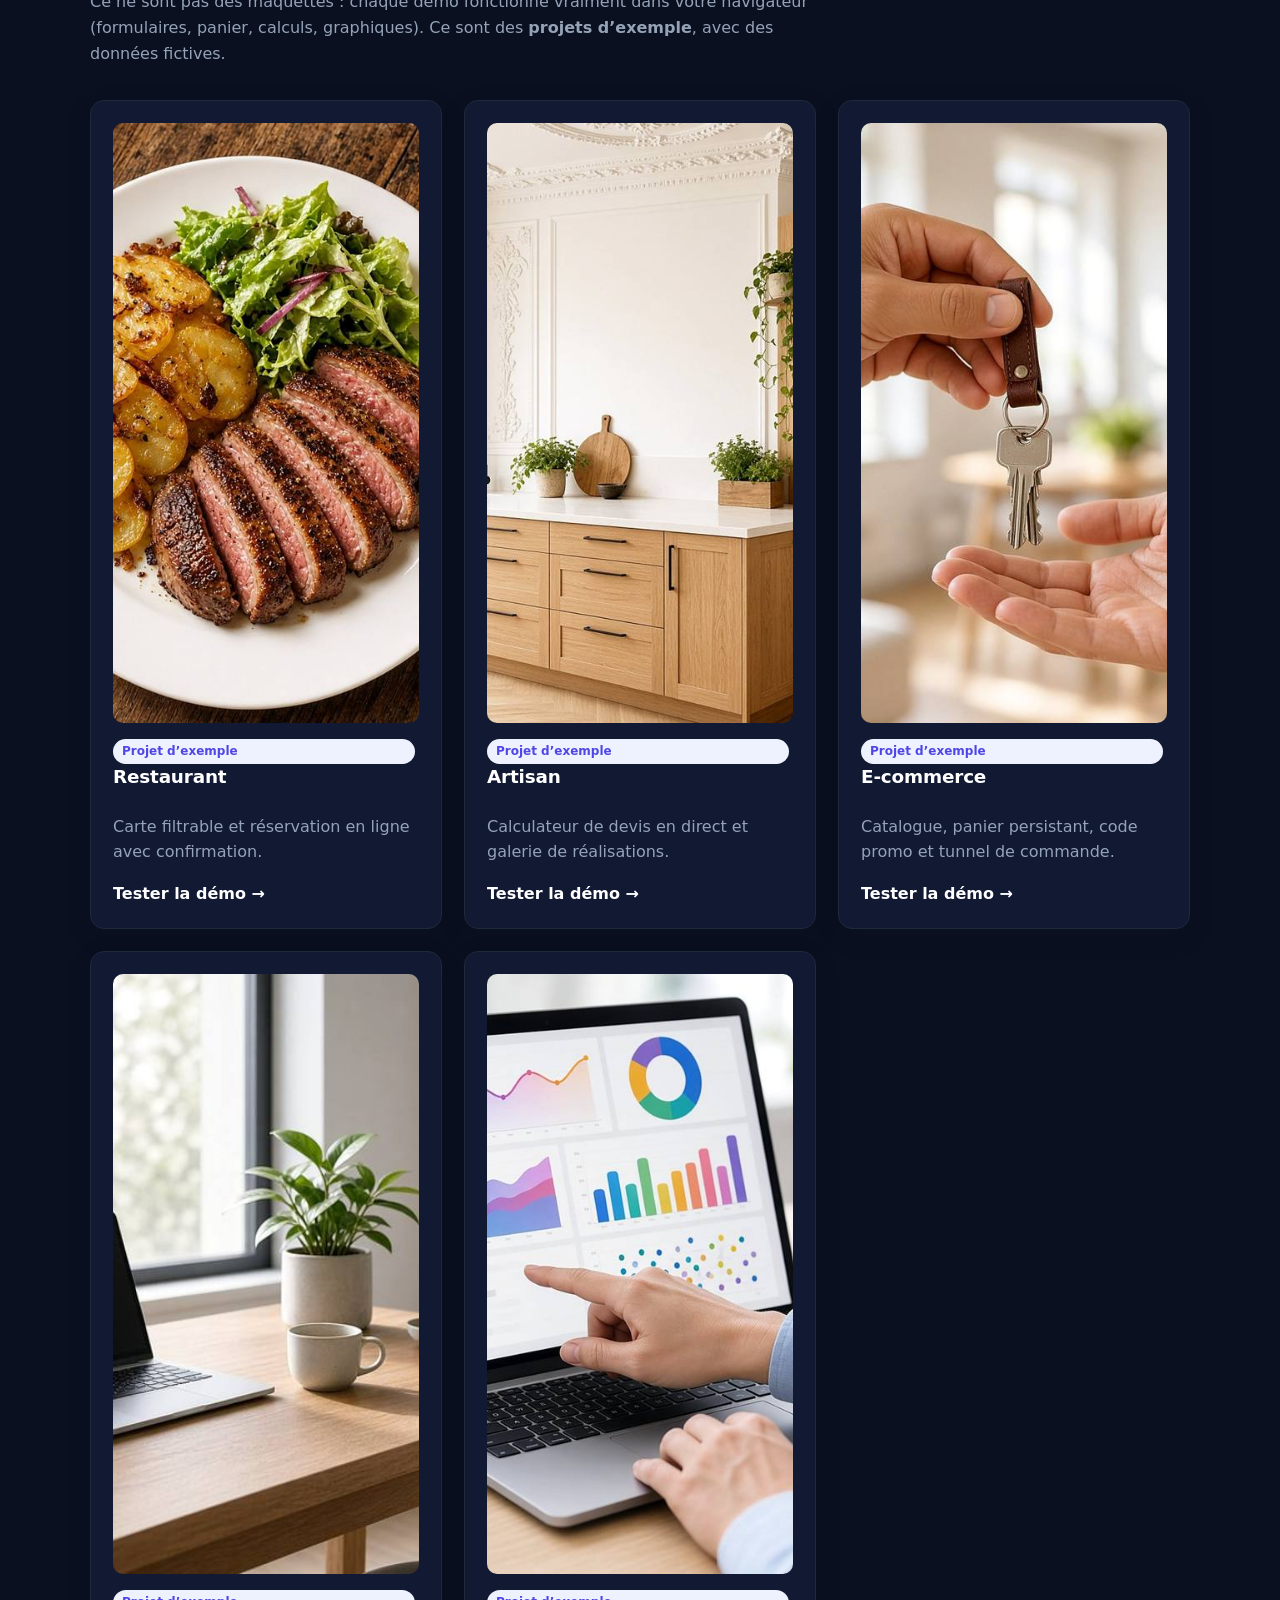
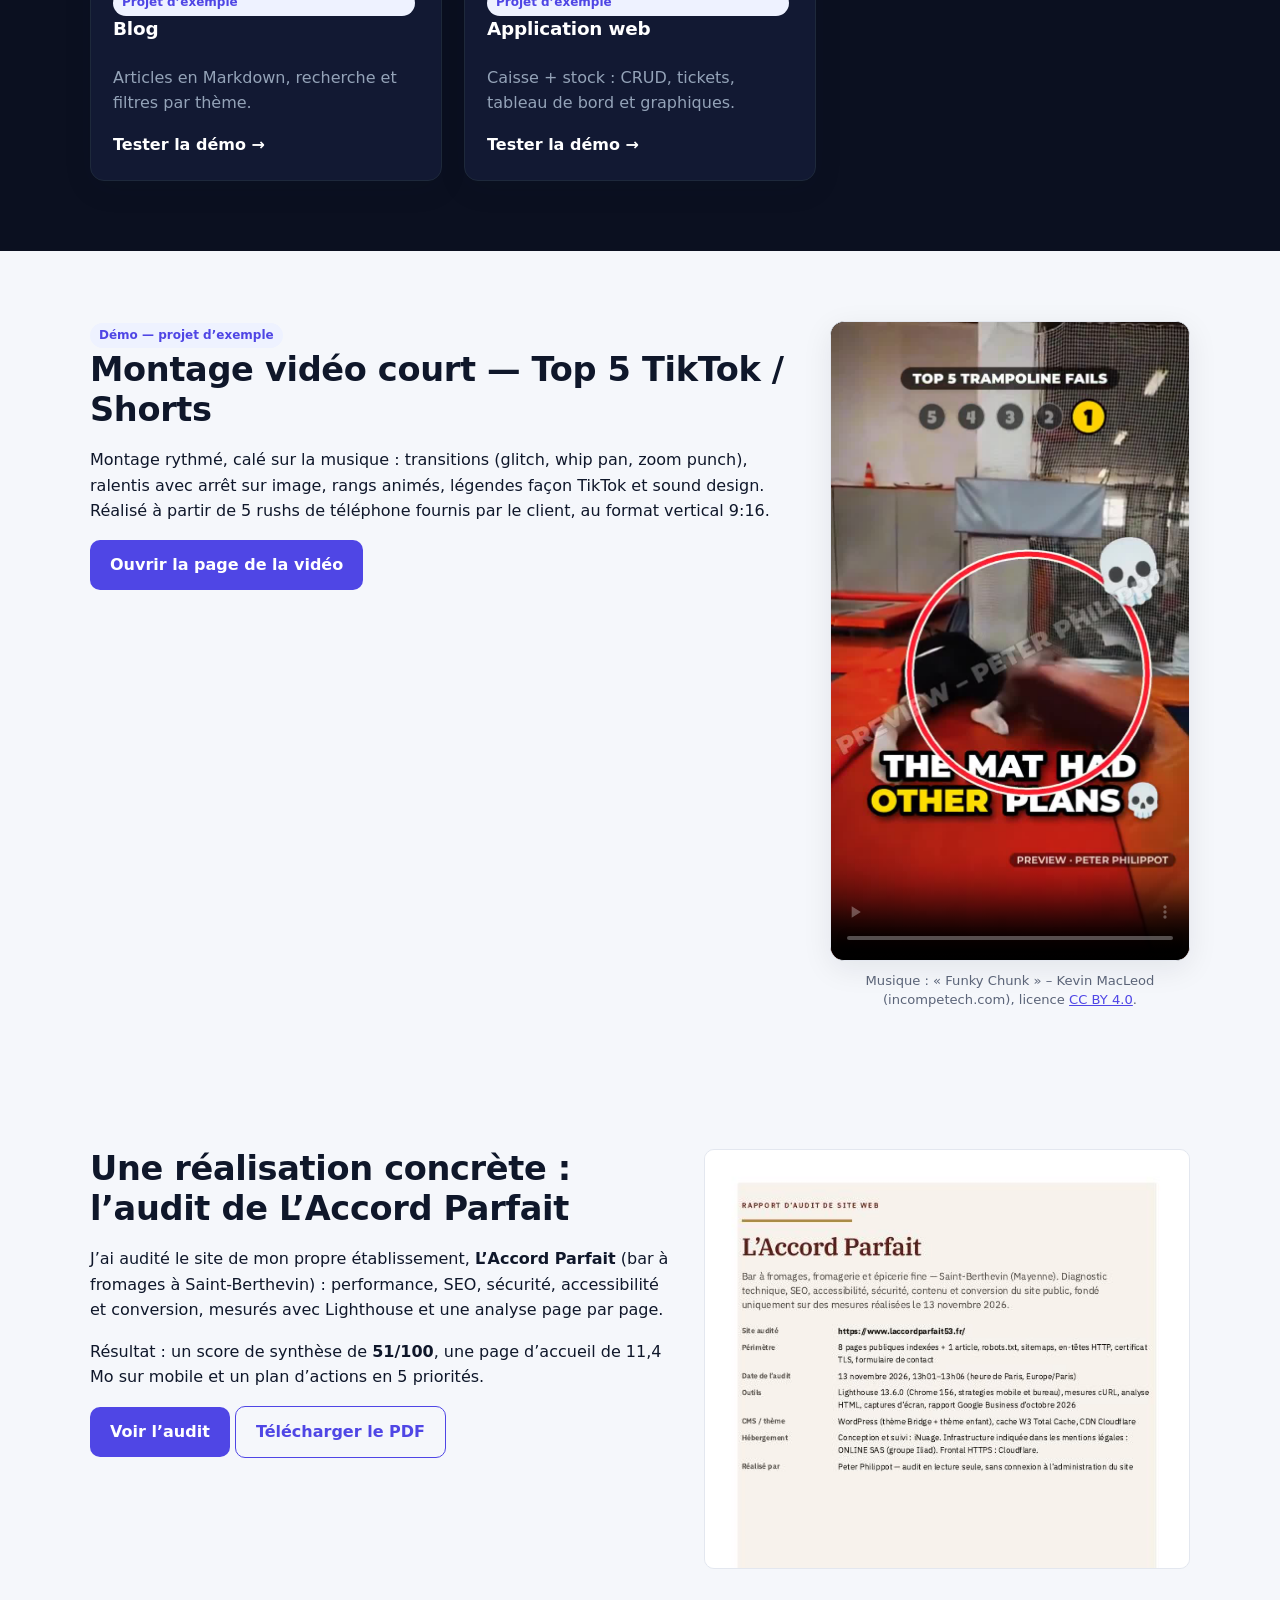
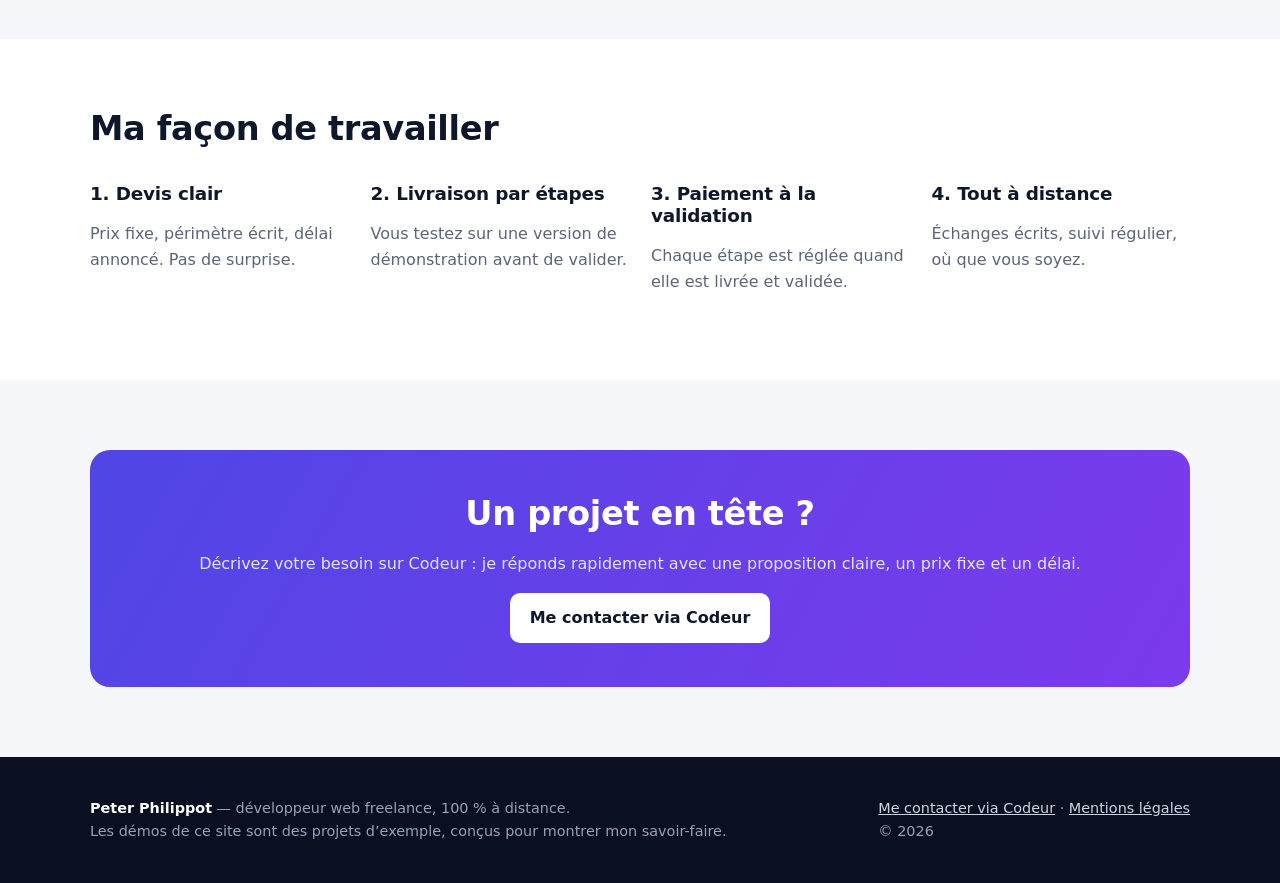
==== commit 0d338cfa: "Publication du site" ====
--- a/index.html
+++ b/index.html
@@ -6,13 +6,27 @@
 <link rel="stylesheet" href="assets/css/style.css">
 </head><body>
 <header class="top"><div class="wrap"><a class="logo" href="index.html">Peter Philippot<span> · freelance</span></a>
-<button class="burger" aria-label="Menu" aria-expanded="false">☰</button><nav class="nav" aria-label="Navigation principale"><a href="index.html" class=on>Accueil</a><a href="realisations.html">Réalisations</a><a href="restaurant.html">Restaurant</a><a href="artisan.html">Artisan</a><a href="boutique.html">E-commerce</a><a href="blog.html">Blog</a><a href="application.html">Appli web</a><a href="sites-wordpress.html">Sites WordPress</a><a class="btn sm" href="https://www.codeur.com/-pitttpittt" target="_blank" rel="noopener">Me contacter via Codeur</a></nav></div></header>
+<button class="burger" aria-label="Menu" aria-expanded="false">☰</button><nav class="nav" aria-label="Navigation principale"><a href="index.html" class=on>Accueil</a><a href="realisations.html">Réalisations</a><a href="montage-video.html">Montage vidéo</a><a href="restaurant.html">Restaurant</a><a href="artisan.html">Artisan</a><a href="boutique.html">E-commerce</a><a href="blog.html">Blog</a><a href="application.html">Appli web</a><a href="sites-wordpress.html">Sites WordPress</a><a class="btn sm" href="https://www.codeur.com/-pitttpittt" target="_blank" rel="noopener">Me contacter via Codeur</a></nav></div></header>
 <main><section class="hero"><div class="wrap"><span class="pill">Freelance · 100 % à distance · France</span>
 <h1>Sites web, applications et automatisations<br>qui font gagner du temps.</h1>
 <p class="lead">Je suis Peter Philippot, développeur web indépendant. Je conçois des sites WordPress, des applications Laravel / React et des automatisations, avec des prix fixes annoncés à l’avance et un suivi par écrit.</p>
 <div class="ctas"><a class="btn" href="https://www.codeur.com/-pitttpittt" target="_blank" rel="noopener">Me contacter via Codeur</a><a class="btn ghost" href="#demos">Voir les démos</a></div></div></section>
-<section><div class="wrap"><div class="sec-head"><h2>Ce que je fais</h2><p class="muted">Des projets livrés étape par étape, testables avant validation.</p></div><div class="grid g3"><div class="card"><div class="ico">🌐</div><h3>Sites vitrines WordPress</h3><p class="muted">Site clair, rapide et facile à modifier vous-même : pages, formulaire, SEO de base, mentions légales.</p></div><div class="card"><div class="ico">⚙️</div><h3>Applications web</h3><p class="muted">Laravel, React / Next.js : espaces clients, back-offices, caisses, réservations, tableaux de bord.</p></div><div class="card"><div class="ico">🛒</div><h3>E-commerce</h3><p class="muted">WooCommerce ou Shopify : catalogue, paiement en ligne, livraison, emails de commande.</p></div><div class="card"><div class="ico">🤖</div><h3>Automatisation & IA</h3><p class="muted">Relier vos outils (formulaires, tableurs, emails, CRM) et automatiser les tâches répétitives.</p></div><div class="card"><div class="ico">🔎</div><h3>Audit, SEO & performance</h3><p class="muted">Rapport chiffré : vitesse, référencement, sécurité, conversion, avec un plan d’actions priorisé.</p></div><div class="card"><div class="ico">🎬</div><h3>Vidéo & design</h3><p class="muted">Montage de vidéos courtes, motion design simple, visuels pour réseaux sociaux.</p></div></div></div></section>
+<section><div class="wrap"><div class="sec-head"><h2>Ce que je fais</h2><p class="muted">Des projets livrés étape par étape, testables avant validation.</p></div><div class="grid g3"><div class="card"><div class="ico">🌐</div><h3>Sites vitrines WordPress</h3><p class="muted">Site clair, rapide et facile à modifier vous-même : pages, formulaire, SEO de base, mentions légales.</p></div><div class="card"><div class="ico">⚙️</div><h3>Applications web</h3><p class="muted">Laravel, React / Next.js : espaces clients, back-offices, caisses, réservations, tableaux de bord.</p></div><div class="card"><div class="ico">🛒</div><h3>E-commerce</h3><p class="muted">WooCommerce ou Shopify : catalogue, paiement en ligne, livraison, emails de commande.</p></div><div class="card"><div class="ico">🤖</div><h3>Automatisation & IA</h3><p class="muted">Relier vos outils (formulaires, tableurs, emails, CRM) et automatiser les tâches répétitives.</p></div><div class="card"><div class="ico">🔎</div><h3>Audit, SEO & performance</h3><p class="muted">Rapport chiffré : vitesse, référencement, sécurité, conversion, avec un plan d’actions priorisé.</p></div><div class="card"><div class="ico">🎬</div><h3>Montage vidéo</h3><p class="muted">Montage de vidéos courtes (TikTok / Shorts), motion design simple, visuels pour réseaux sociaux. <a href="montage-video.html">Voir un exemple →</a></p></div></div></div></section>
 <section class="dark" id="demos"><div class="wrap"><div class="sec-head"><h2>Démos fonctionnelles par domaine</h2><p class="muted">Ce ne sont pas des maquettes : chaque démo fonctionne vraiment dans votre navigateur (formulaires, panier, calculs, graphiques). Ce sont des <strong>projets d’exemple</strong>, avec des données fictives.</p></div><div class="grid g3" style="color:var(--ink)"><a class="card link" href="restaurant.html"><img class="cover" src="assets/img/restaurant-plat.jpg" alt="Démo interactive Restaurant — projet d’exemple" loading="lazy" width="960" height="600"><span class="tag">Projet d’exemple</span><h3>Restaurant</h3><p class="muted">Carte filtrable et réservation en ligne avec confirmation.</p><span style="margin-top:auto;font-weight:600">Tester la démo →</span></a><a class="card link" href="artisan.html"><img class="cover" src="assets/img/artisan-cuisine.jpg" alt="Démo interactive Artisan — projet d’exemple" loading="lazy" width="960" height="600"><span class="tag">Projet d’exemple</span><h3>Artisan</h3><p class="muted">Calculateur de devis en direct et galerie de réalisations.</p><span style="margin-top:auto;font-weight:600">Tester la démo →</span></a><a class="card link" href="boutique.html"><img class="cover" src="assets/img/immobilier-cles.jpg" alt="Démo interactive E-commerce — projet d’exemple" loading="lazy" width="960" height="600"><span class="tag">Projet d’exemple</span><h3>E-commerce</h3><p class="muted">Catalogue, panier persistant, code promo et tunnel de commande.</p><span style="margin-top:auto;font-weight:600">Tester la démo →</span></a><a class="card link" href="blog.html"><img class="cover" src="assets/img/consultant-hero.jpg" alt="Démo interactive Blog — projet d’exemple" loading="lazy" width="960" height="600"><span class="tag">Projet d’exemple</span><h3>Blog</h3><p class="muted">Articles en Markdown, recherche et filtres par thème.</p><span style="margin-top:auto;font-weight:600">Tester la démo →</span></a><a class="card link" href="application.html"><img class="cover" src="assets/img/consultant-tableau-de-bord.jpg" alt="Démo interactive Application web — projet d’exemple" loading="lazy" width="960" height="600"><span class="tag">Projet d’exemple</span><h3>Application web</h3><p class="muted">Caisse + stock : CRUD, tickets, tableau de bord et graphiques.</p><span style="margin-top:auto;font-weight:600">Tester la démo →</span></a></div></div></section>
+<section id="montage-video"><div class="wrap"><div class="video-demo"><div>
+<span class="tag">Démo — projet d’exemple</span>
+<h2>Montage vidéo court — Top 5 TikTok / Shorts</h2>
+<p>Montage rythmé, calé sur la musique : transitions (glitch, whip pan, zoom punch), ralentis avec arrêt sur image, rangs animés, légendes façon TikTok et sound design. Réalisé à partir de 5 rushs de téléphone fournis par le client, au format vertical 9:16.</p>
+<p><a class="btn" href="montage-video.html">Ouvrir la page de la vidéo</a></p>
+</div>
+<div class="video-frame">
+<video class="video-vert" controls playsinline preload="metadata" poster="assets/img/top5-trampoline.jpg" width="720" height="1280">
+<source src="assets/video/top5-trampoline.mp4" type="video/mp4">
+Désolé, votre navigateur ne peut pas lire cette vidéo.
+</video>
+<p class="credit">Musique : « Funky Chunk » – Kevin MacLeod (incompetech.com), licence <a href="https://creativecommons.org/licenses/by/4.0/" target="_blank" rel="noopener">CC BY 4.0</a>.</p>
+</div>
+</div></div></section>
 <section><div class="wrap split"><div><h2>Une réalisation concrète : l’audit de L’Accord Parfait</h2><p>J’ai audité le site de mon propre établissement, <strong>L’Accord Parfait</strong> (bar à fromages à Saint-Berthevin) : performance, SEO, sécurité, accessibilité et conversion, mesurés avec Lighthouse et une analyse page par page.</p>
 <p>Résultat : un score de synthèse de <strong>51/100</strong>, une page d’accueil de 11,4 Mo sur mobile et un plan d’actions en 5 priorités.</p><p><a class="btn" href="realisations.html">Voir l’audit</a> <a class="btn ghost" href="assets/docs/audit-laccord-parfait.pdf" download style="color:var(--acc)">Télécharger le PDF</a></p></div>
 <div class="shot"><img src="assets/img/audit-page-01.jpg" alt="Première page du rapport d’audit" loading="lazy" data-zoom></div></div></section>
--- a/assets/css/style.css
+++ b/assets/css/style.css
@@ -58,3 +58,11 @@
 .qty{display:inline-flex;align-items:center;border:1px solid var(--line);border-radius:8px}.qty button{border:0;background:none;width:30px;height:30px;cursor:pointer;font-size:1rem}.qty span{min-width:24px;text-align:center}
 .status{font-size:.75rem;font-weight:700;padding:3px 8px;border-radius:99px}.status.todo{background:#e0e7ff;color:#3730a3}.status.doing{background:#fef3c7;color:#92400e}.status.done{background:#d1fae5;color:#065f46}
 .chart-box{position:relative;height:260px}
+
+/* montage video */
+.video-demo{display:grid;grid-template-columns:1.1fr minmax(220px,360px);gap:36px;align-items:start}
+@media(max-width:860px){.video-demo{grid-template-columns:1fr}}
+.video-frame{width:100%;max-width:360px;margin:0 auto}
+.video-vert{width:100%;aspect-ratio:9/16;height:auto;border-radius:var(--r);background:#000;box-shadow:var(--sh);border:1px solid var(--line);display:block}
+.credit{font-size:.82rem;color:var(--muted);margin:10px 0 0;text-align:center;line-height:1.45}
+.credit a{color:var(--acc)}
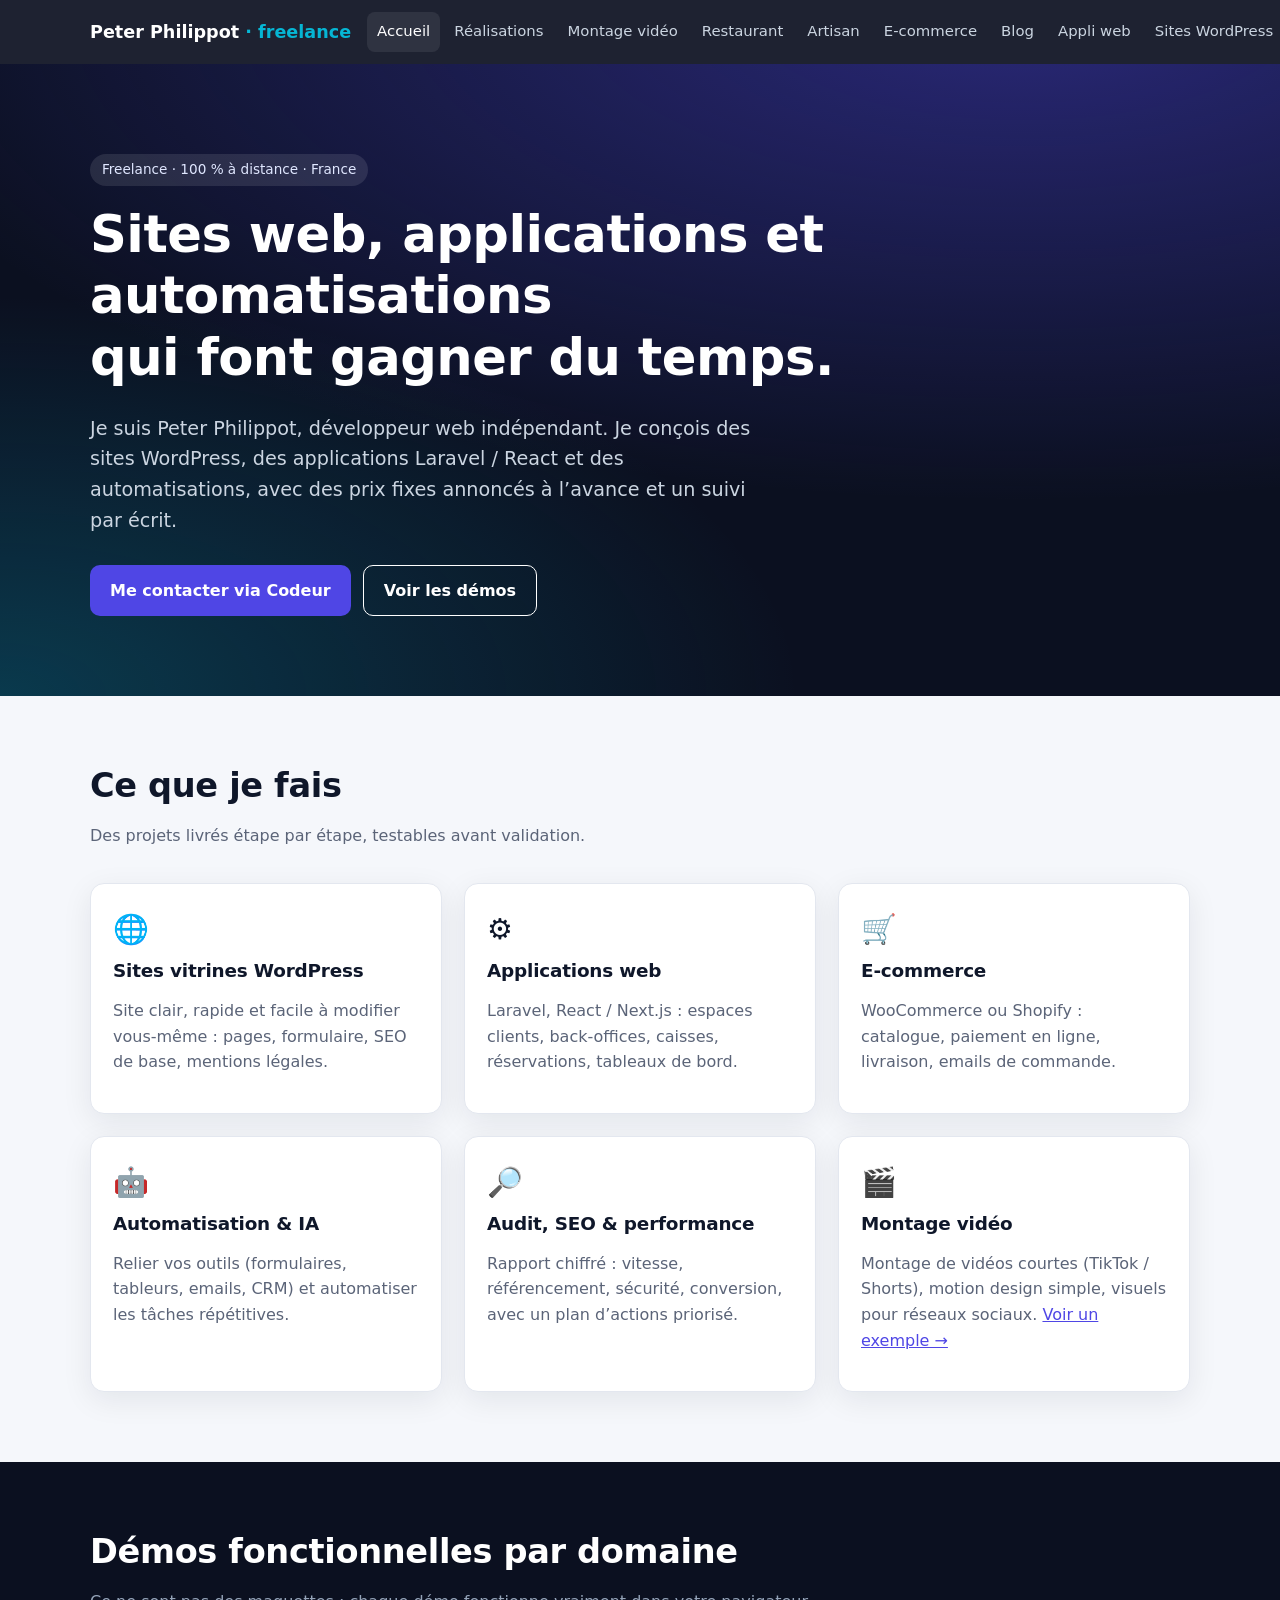
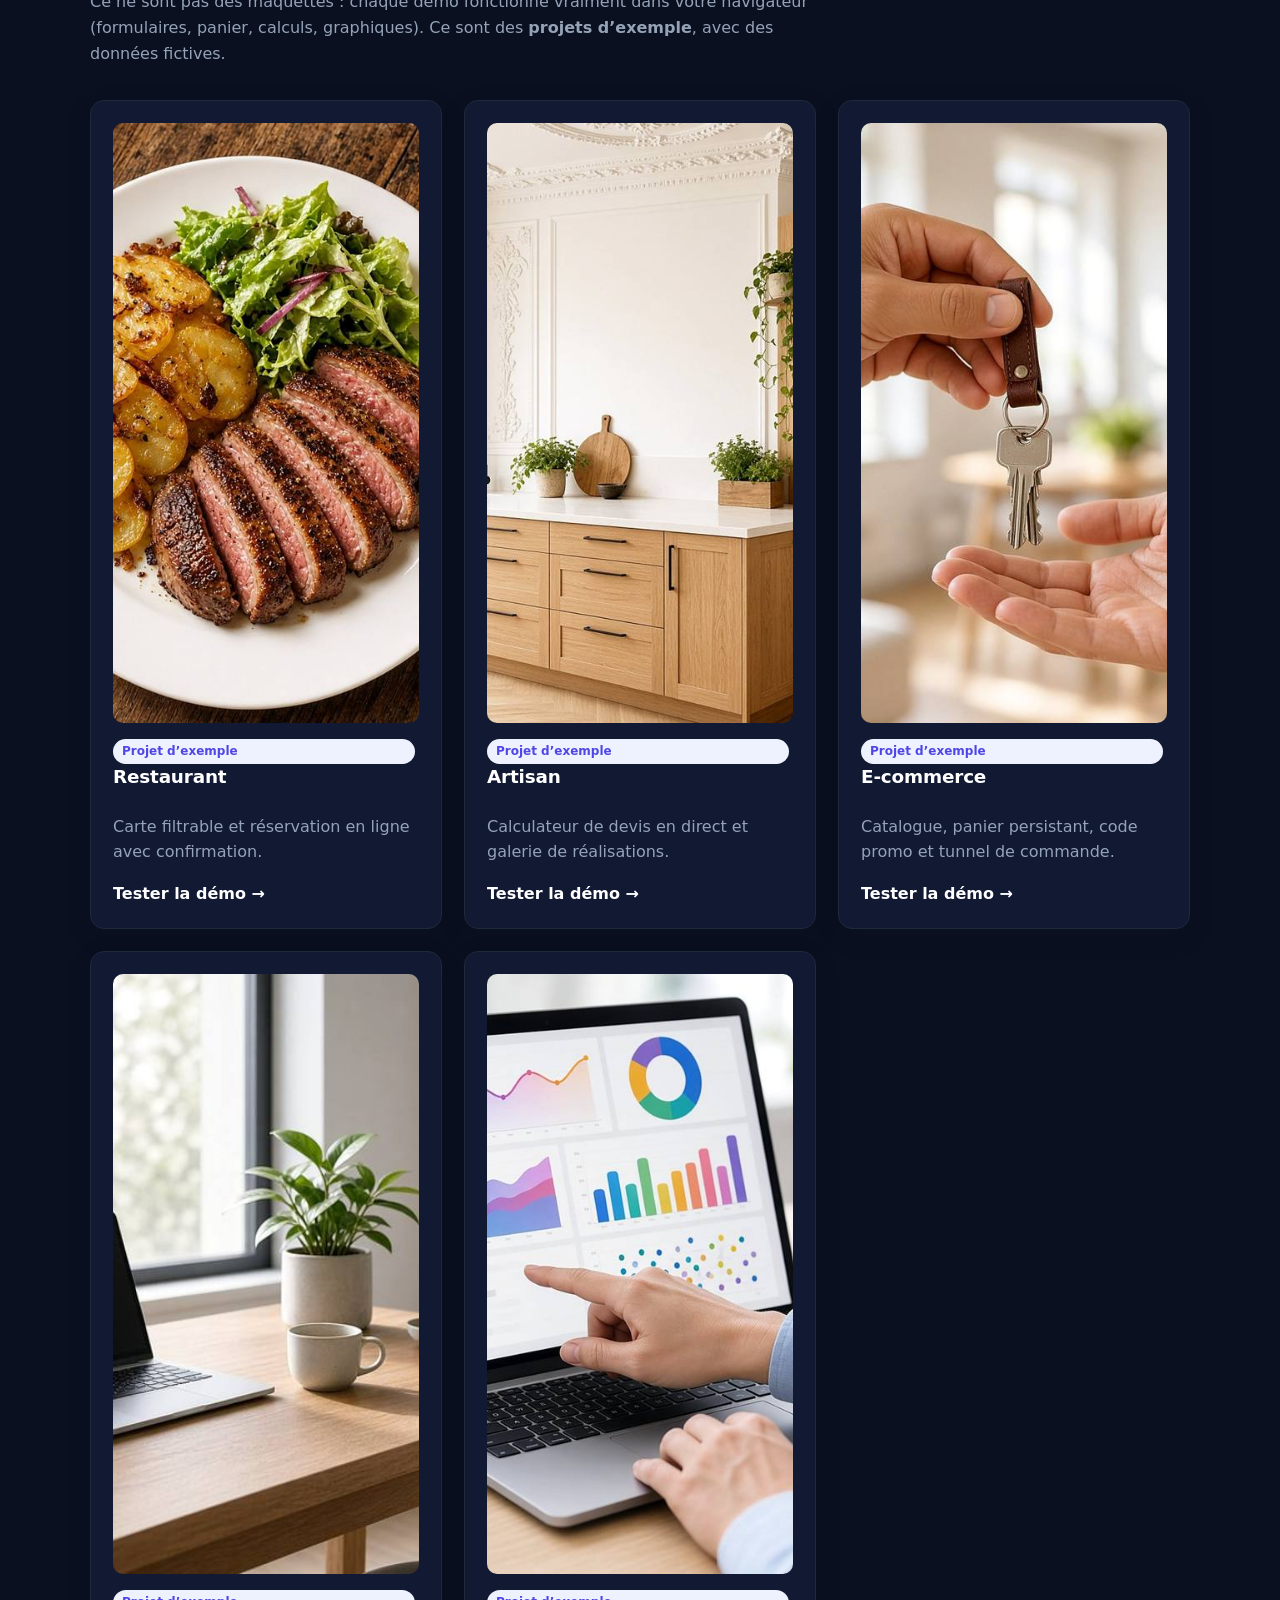
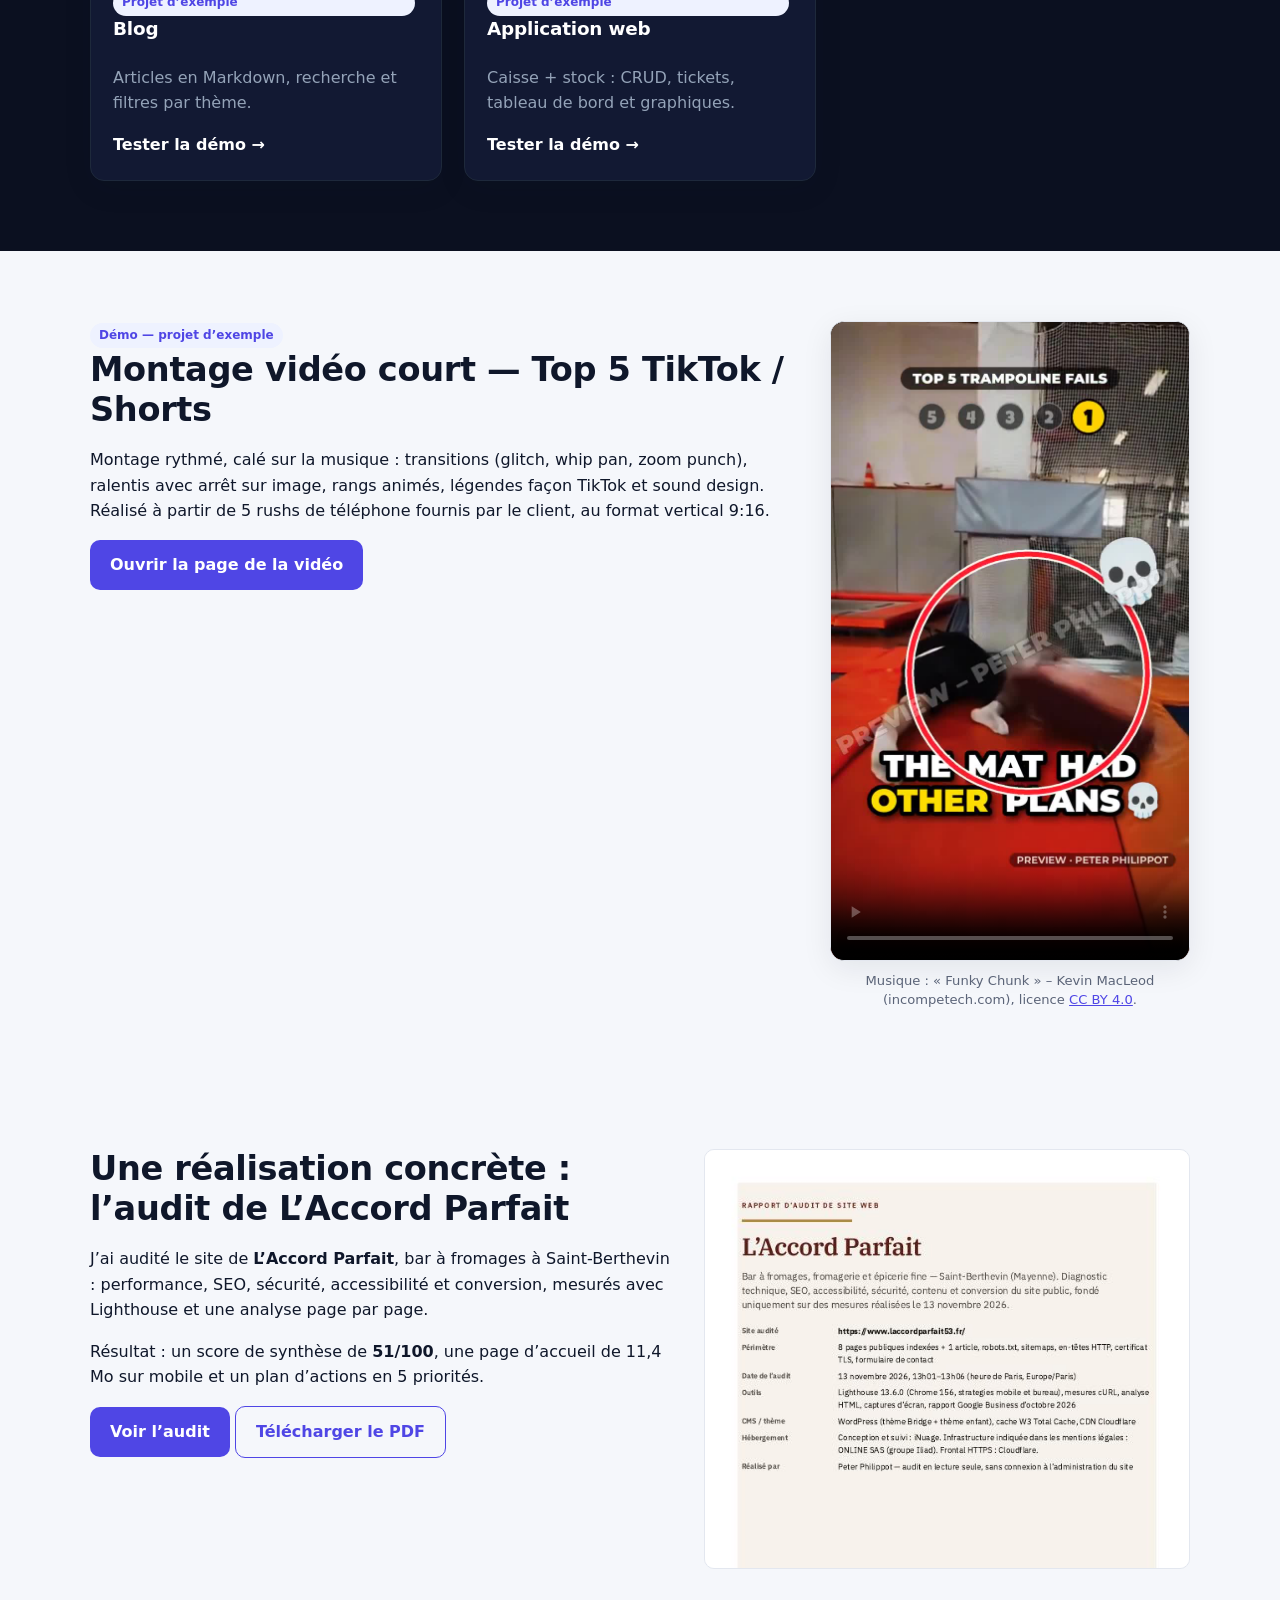
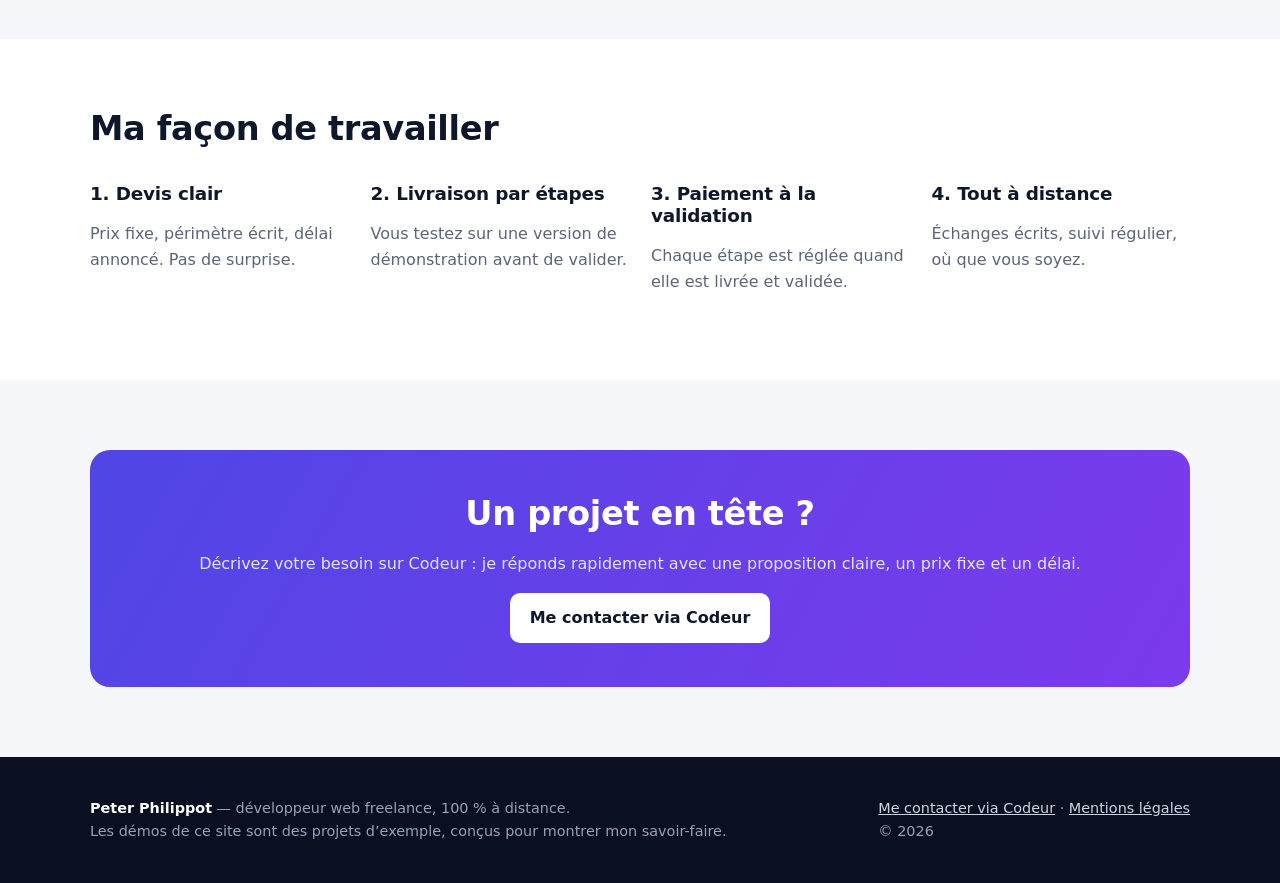
==== commit 8822c343: "Neutralise le libellé de l’audit L’Accord Parfait sur les pages du portfolio" ====
--- a/index.html
+++ b/index.html
@@ -27,7 +27,7 @@
 <p class="credit">Musique : « Funky Chunk » – Kevin MacLeod (incompetech.com), licence <a href="https://creativecommons.org/licenses/by/4.0/" target="_blank" rel="noopener">CC BY 4.0</a>.</p>
 </div>
 </div></div></section>
-<section><div class="wrap split"><div><h2>Une réalisation concrète : l’audit de L’Accord Parfait</h2><p>J’ai audité le site de mon propre établissement, <strong>L’Accord Parfait</strong> (bar à fromages à Saint-Berthevin) : performance, SEO, sécurité, accessibilité et conversion, mesurés avec Lighthouse et une analyse page par page.</p>
+<section><div class="wrap split"><div><h2>Une réalisation concrète : l’audit de L’Accord Parfait</h2><p>J’ai audité le site de <strong>L’Accord Parfait</strong>, bar à fromages à Saint-Berthevin : performance, SEO, sécurité, accessibilité et conversion, mesurés avec Lighthouse et une analyse page par page.</p>
 <p>Résultat : un score de synthèse de <strong>51/100</strong>, une page d’accueil de 11,4 Mo sur mobile et un plan d’actions en 5 priorités.</p><p><a class="btn" href="realisations.html">Voir l’audit</a> <a class="btn ghost" href="assets/docs/audit-laccord-parfait.pdf" download style="color:var(--acc)">Télécharger le PDF</a></p></div>
 <div class="shot"><img src="assets/img/audit-page-01.jpg" alt="Première page du rapport d’audit" loading="lazy" data-zoom></div></div></section>
 <section style="background:#fff"><div class="wrap"><div class="sec-head"><h2>Ma façon de travailler</h2></div><div class="grid g4">
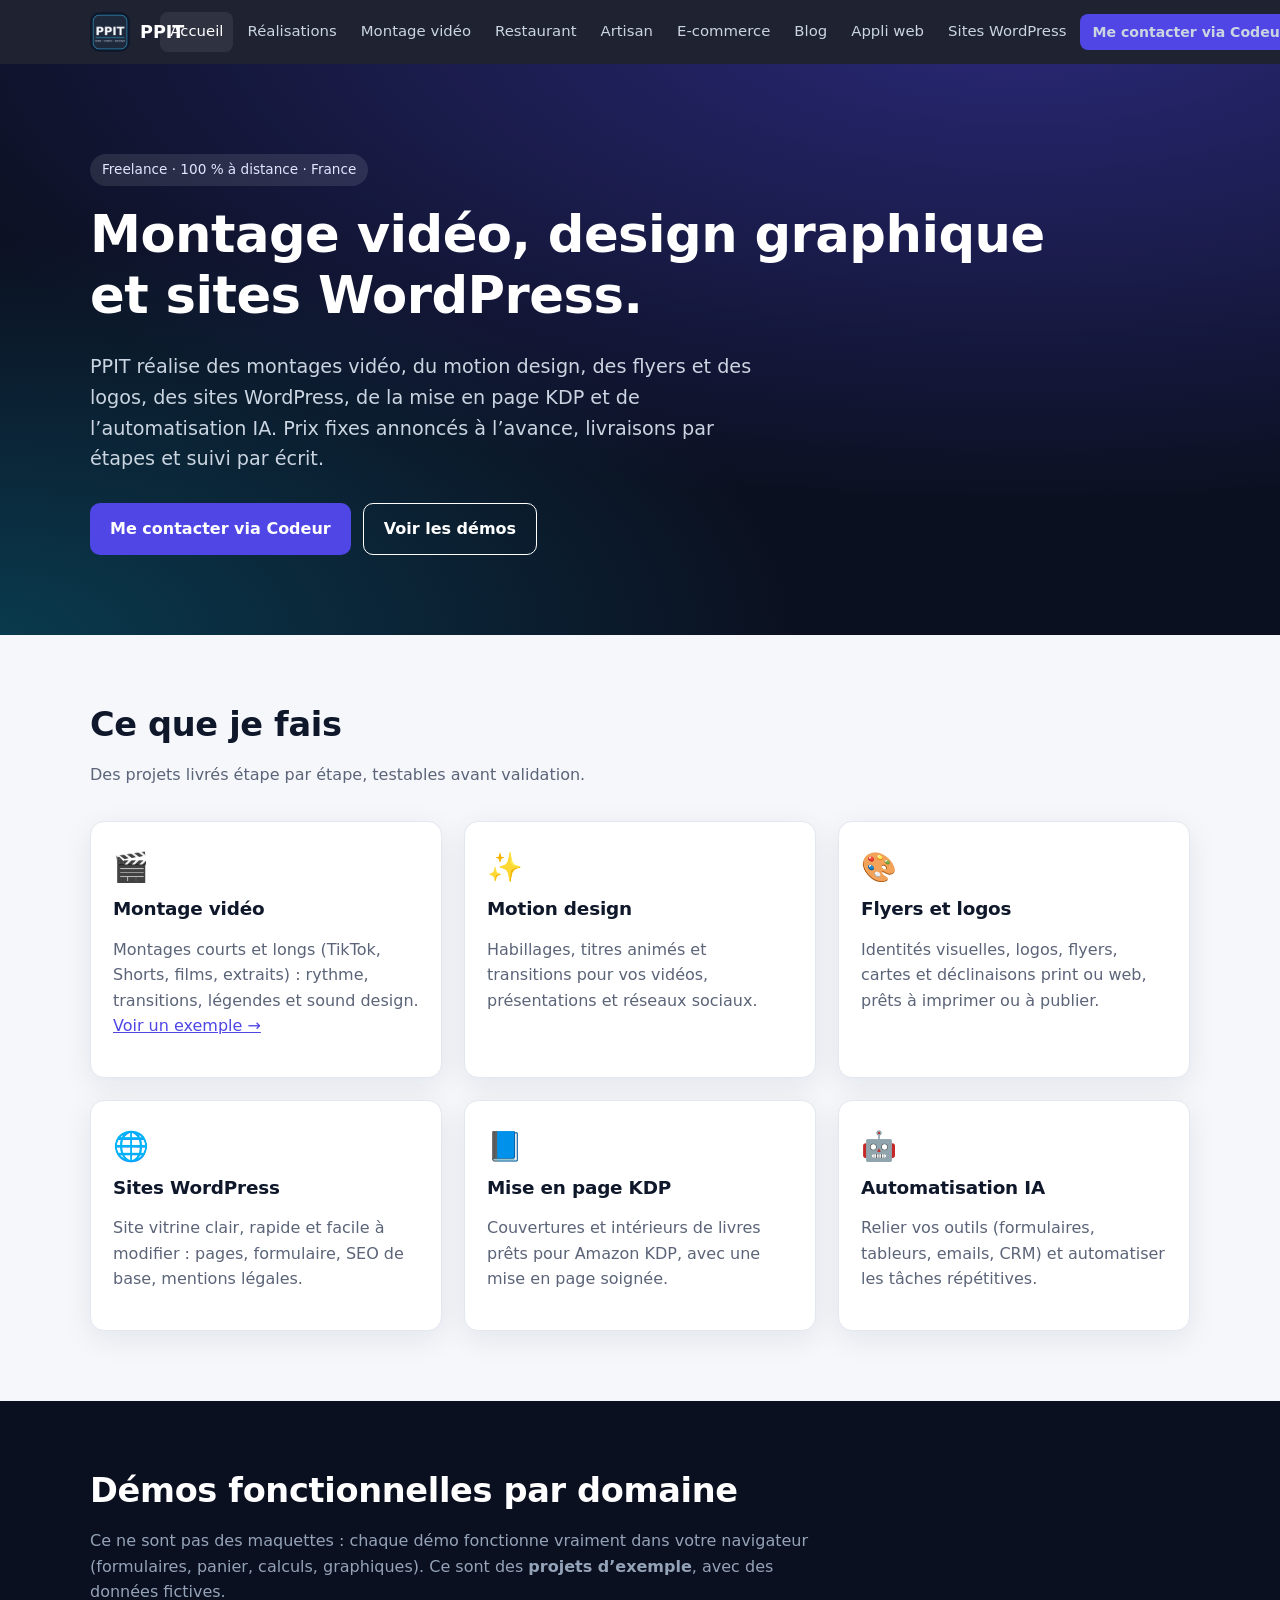
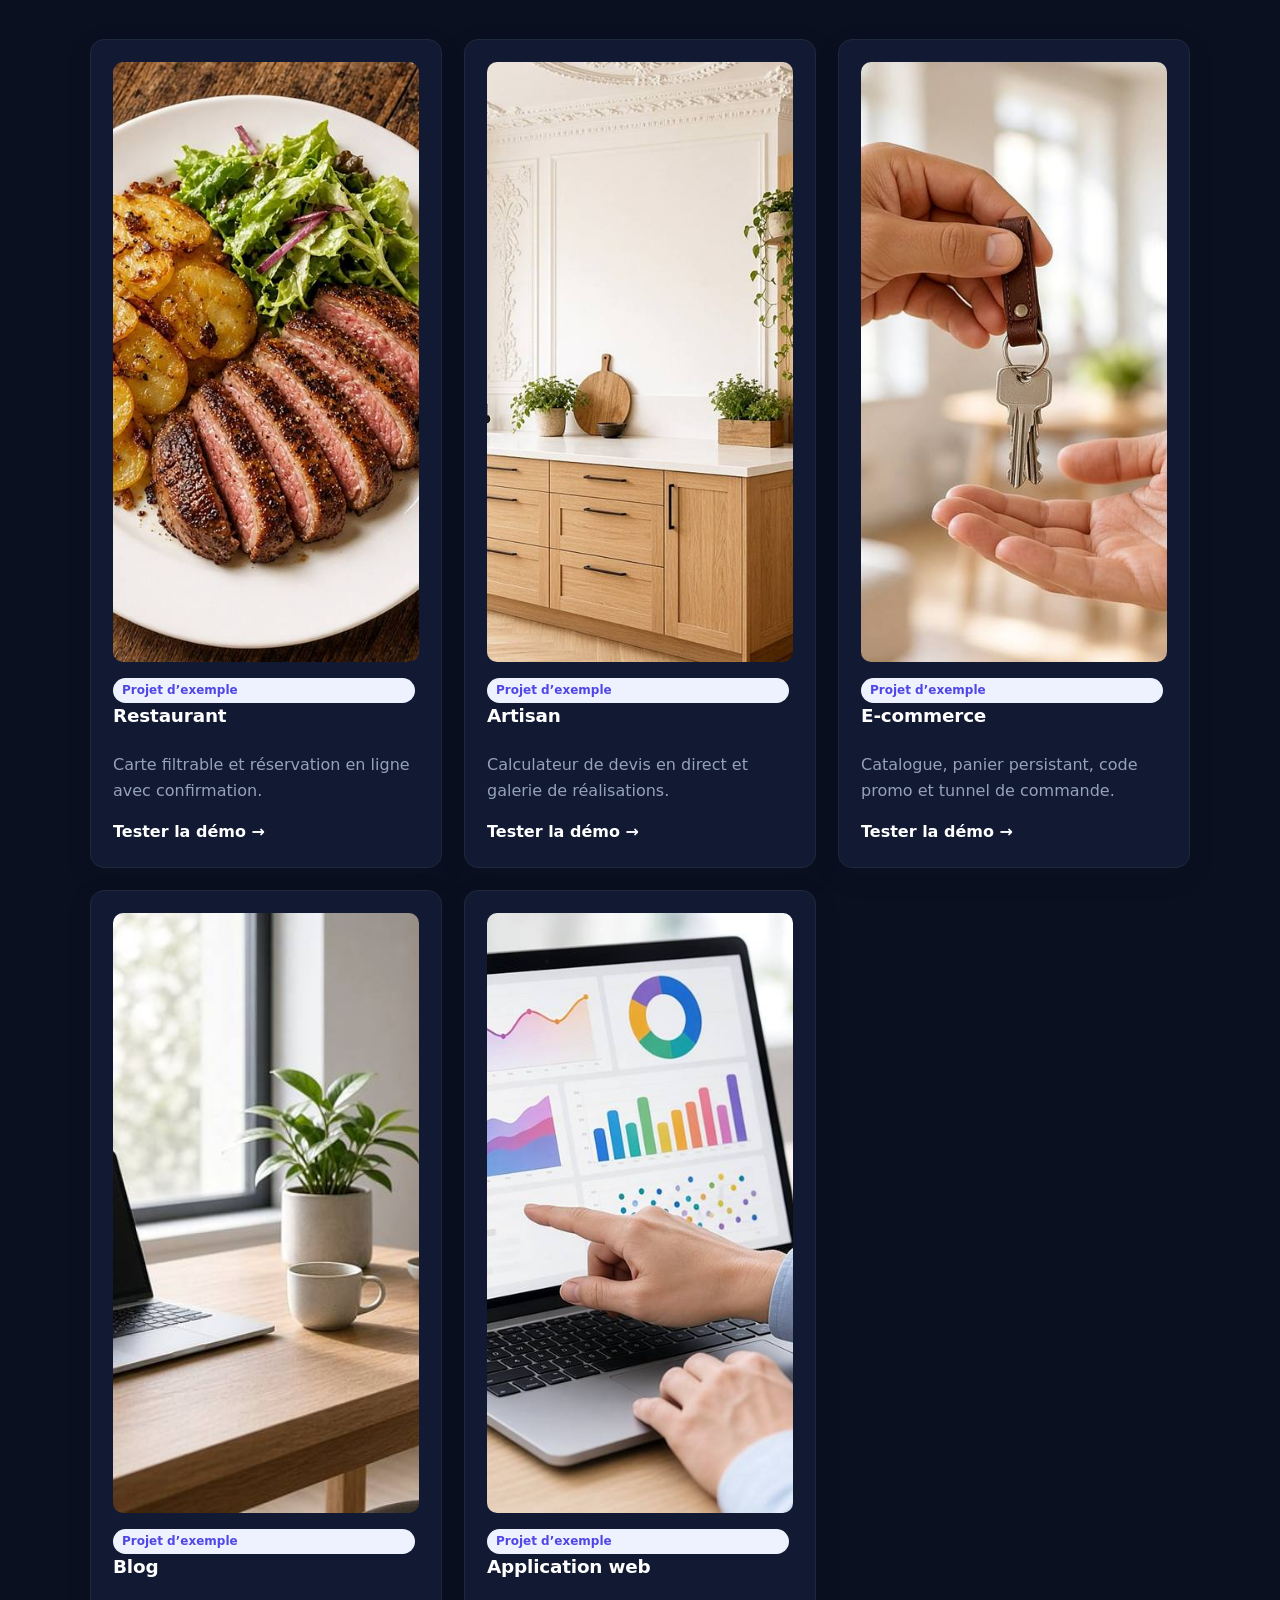
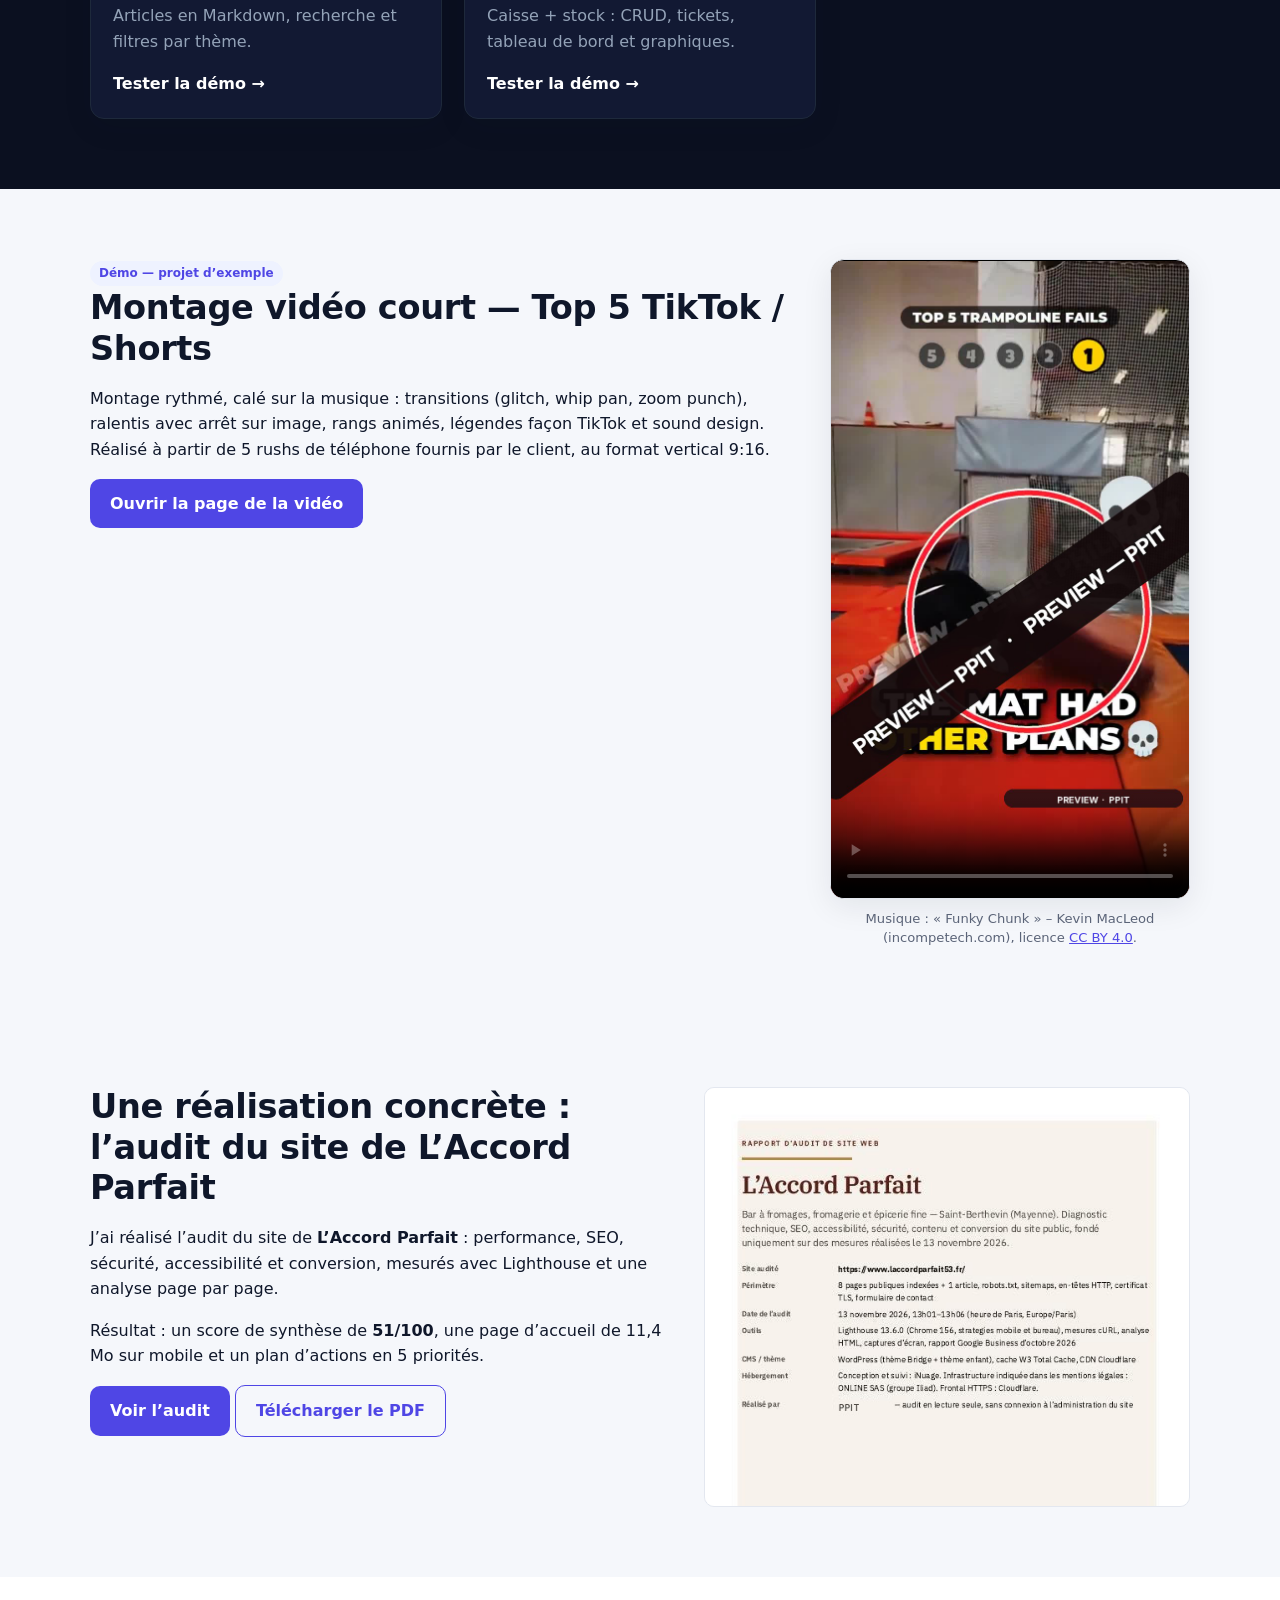
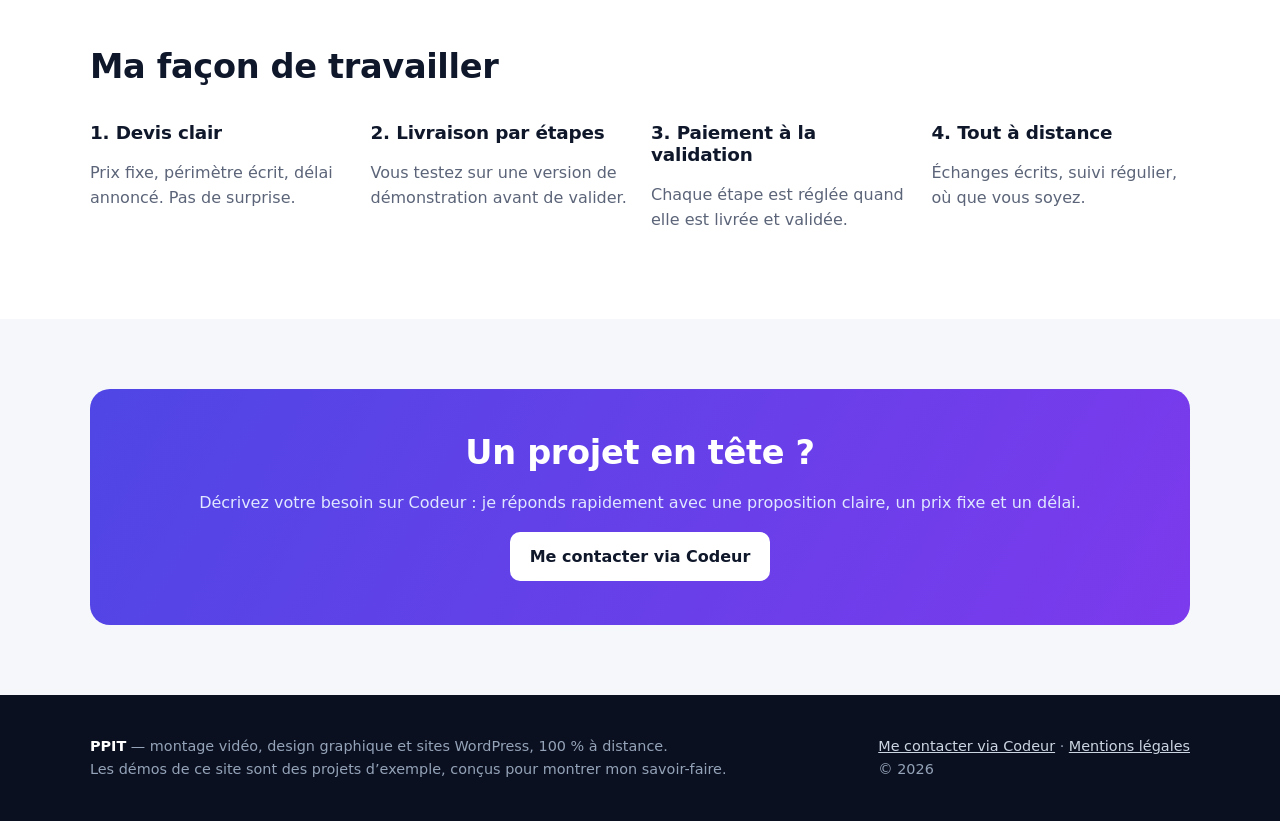
==== commit 375f16bc: "Publication du site" ====
--- a/index.html
+++ b/index.html
@@ -1,17 +1,17 @@
 <!doctype html>
 <html lang="fr"><head><meta charset="utf-8"><meta name="viewport" content="width=device-width,initial-scale=1">
-<title>Peter Philippot — Développeur web freelance (WordPress, Laravel, React, automatisation)</title><meta name="description" content="Développeur web freelance à distance : sites WordPress, applications Laravel et React/Next.js, e-commerce, automatisation, audit SEO. Démos fonctionnelles et réalisations."><link rel="canonical" href="https://pitttpittt.github.io/">
-<meta property="og:type" content="website"><meta property="og:title" content="Peter Philippot — Développeur web freelance (WordPress, Laravel, React, automatisation)"><meta property="og:description" content="Développeur web freelance à distance : sites WordPress, applications Laravel et React/Next.js, e-commerce, automatisation, audit SEO. Démos fonctionnelles et réalisations."><meta property="og:url" content="https://pitttpittt.github.io/"><meta property="og:image" content="https://pitttpittt.github.io/assets/img/og.jpg"><meta property="og:locale" content="fr_FR"><meta name="twitter:card" content="summary_large_image">
-<meta name="theme-color" content="#0b1020"><link rel="icon" href="data:image/svg+xml,%3Csvg xmlns='http://www.w3.org/2000/svg' viewBox='0 0 100 100'%3E%3Crect width='100' height='100' rx='22' fill='%234f46e5'/%3E%3Ctext x='50' y='68' font-size='52' text-anchor='middle' fill='white' font-family='Arial' font-weight='bold'%3EPP%3C/text%3E%3C/svg%3E">
-<link rel="stylesheet" href="assets/css/style.css">
+<title>PPIT — Montage vidéo, design graphique et sites WordPress</title><meta name="description" content="Montage vidéo, motion design, flyers et logos, sites WordPress, mise en page KDP et automatisation IA. Réalisations et démos, 100 % à distance."><link rel="canonical" href="https://pitttpittt.github.io/">
+<meta property="og:type" content="website"><meta property="og:title" content="PPIT — Montage vidéo, design graphique et sites WordPress"><meta property="og:description" content="Montage vidéo, motion design, flyers et logos, sites WordPress, mise en page KDP et automatisation IA. Réalisations et démos, 100 % à distance."><meta property="og:url" content="https://pitttpittt.github.io/"><meta property="og:image" content="https://pitttpittt.github.io/assets/img/og.jpg"><meta property="og:locale" content="fr_FR"><meta name="twitter:card" content="summary_large_image">
+<meta name="theme-color" content="#0b1020"><link rel="icon" type="image/png" href="assets/img/ppit-logo.png"><link rel="apple-touch-icon" href="assets/img/ppit-logo.png">
+<link rel="stylesheet" href="assets/css/style.css"><script type="application/ld+json">{"@context":"https://schema.org","@type":"ProfessionalService","name":"PPIT","url":"https://pitttpittt.github.io/","description":"Montage vidéo, motion design, flyers et logos, sites WordPress, mise en page KDP et automatisation IA.","areaServed":"FR","sameAs":["https://www.codeur.com/-ppit"]}</script>
 </head><body>
-<header class="top"><div class="wrap"><a class="logo" href="index.html">Peter Philippot<span> · freelance</span></a>
-<button class="burger" aria-label="Menu" aria-expanded="false">☰</button><nav class="nav" aria-label="Navigation principale"><a href="index.html" class=on>Accueil</a><a href="realisations.html">Réalisations</a><a href="montage-video.html">Montage vidéo</a><a href="restaurant.html">Restaurant</a><a href="artisan.html">Artisan</a><a href="boutique.html">E-commerce</a><a href="blog.html">Blog</a><a href="application.html">Appli web</a><a href="sites-wordpress.html">Sites WordPress</a><a class="btn sm" href="https://www.codeur.com/-pitttpittt" target="_blank" rel="noopener">Me contacter via Codeur</a></nav></div></header>
+<header class="top"><div class="wrap"><a class="logo" href="index.html"><img src="assets/img/ppit-logo.png" alt="PPIT" width="40" height="40"><span>PPIT</span></a>
+<button class="burger" aria-label="Menu" aria-expanded="false">☰</button><nav class="nav" aria-label="Navigation principale"><a href="index.html" class=on>Accueil</a><a href="realisations.html">Réalisations</a><a href="montage-video.html">Montage vidéo</a><a href="restaurant.html">Restaurant</a><a href="artisan.html">Artisan</a><a href="boutique.html">E-commerce</a><a href="blog.html">Blog</a><a href="application.html">Appli web</a><a href="sites-wordpress.html">Sites WordPress</a><a class="btn sm" href="https://www.codeur.com/-ppit" target="_blank" rel="noopener">Me contacter via Codeur</a></nav></div></header>
 <main><section class="hero"><div class="wrap"><span class="pill">Freelance · 100 % à distance · France</span>
-<h1>Sites web, applications et automatisations<br>qui font gagner du temps.</h1>
-<p class="lead">Je suis Peter Philippot, développeur web indépendant. Je conçois des sites WordPress, des applications Laravel / React et des automatisations, avec des prix fixes annoncés à l’avance et un suivi par écrit.</p>
-<div class="ctas"><a class="btn" href="https://www.codeur.com/-pitttpittt" target="_blank" rel="noopener">Me contacter via Codeur</a><a class="btn ghost" href="#demos">Voir les démos</a></div></div></section>
-<section><div class="wrap"><div class="sec-head"><h2>Ce que je fais</h2><p class="muted">Des projets livrés étape par étape, testables avant validation.</p></div><div class="grid g3"><div class="card"><div class="ico">🌐</div><h3>Sites vitrines WordPress</h3><p class="muted">Site clair, rapide et facile à modifier vous-même : pages, formulaire, SEO de base, mentions légales.</p></div><div class="card"><div class="ico">⚙️</div><h3>Applications web</h3><p class="muted">Laravel, React / Next.js : espaces clients, back-offices, caisses, réservations, tableaux de bord.</p></div><div class="card"><div class="ico">🛒</div><h3>E-commerce</h3><p class="muted">WooCommerce ou Shopify : catalogue, paiement en ligne, livraison, emails de commande.</p></div><div class="card"><div class="ico">🤖</div><h3>Automatisation & IA</h3><p class="muted">Relier vos outils (formulaires, tableurs, emails, CRM) et automatiser les tâches répétitives.</p></div><div class="card"><div class="ico">🔎</div><h3>Audit, SEO & performance</h3><p class="muted">Rapport chiffré : vitesse, référencement, sécurité, conversion, avec un plan d’actions priorisé.</p></div><div class="card"><div class="ico">🎬</div><h3>Montage vidéo</h3><p class="muted">Montage de vidéos courtes (TikTok / Shorts), motion design simple, visuels pour réseaux sociaux. <a href="montage-video.html">Voir un exemple →</a></p></div></div></div></section>
+<h1>Montage vidéo, design graphique<br>et sites WordPress.</h1>
+<p class="lead">PPIT réalise des montages vidéo, du motion design, des flyers et des logos, des sites WordPress, de la mise en page KDP et de l’automatisation IA. Prix fixes annoncés à l’avance, livraisons par étapes et suivi par écrit.</p>
+<div class="ctas"><a class="btn" href="https://www.codeur.com/-ppit" target="_blank" rel="noopener">Me contacter via Codeur</a><a class="btn ghost" href="#demos">Voir les démos</a></div></div></section>
+<section><div class="wrap"><div class="sec-head"><h2>Ce que je fais</h2><p class="muted">Des projets livrés étape par étape, testables avant validation.</p></div><div class="grid g3"><div class="card"><div class="ico">🎬</div><h3>Montage vidéo</h3><p class="muted">Montages courts et longs (TikTok, Shorts, films, extraits) : rythme, transitions, légendes et sound design. <a href="montage-video.html">Voir un exemple →</a></p></div><div class="card"><div class="ico">✨</div><h3>Motion design</h3><p class="muted">Habillages, titres animés et transitions pour vos vidéos, présentations et réseaux sociaux.</p></div><div class="card"><div class="ico">🎨</div><h3>Flyers et logos</h3><p class="muted">Identités visuelles, logos, flyers, cartes et déclinaisons print ou web, prêts à imprimer ou à publier.</p></div><div class="card"><div class="ico">🌐</div><h3>Sites WordPress</h3><p class="muted">Site vitrine clair, rapide et facile à modifier : pages, formulaire, SEO de base, mentions légales.</p></div><div class="card"><div class="ico">📘</div><h3>Mise en page KDP</h3><p class="muted">Couvertures et intérieurs de livres prêts pour Amazon KDP, avec une mise en page soignée.</p></div><div class="card"><div class="ico">🤖</div><h3>Automatisation IA</h3><p class="muted">Relier vos outils (formulaires, tableurs, emails, CRM) et automatiser les tâches répétitives.</p></div></div></div></section>
 <section class="dark" id="demos"><div class="wrap"><div class="sec-head"><h2>Démos fonctionnelles par domaine</h2><p class="muted">Ce ne sont pas des maquettes : chaque démo fonctionne vraiment dans votre navigateur (formulaires, panier, calculs, graphiques). Ce sont des <strong>projets d’exemple</strong>, avec des données fictives.</p></div><div class="grid g3" style="color:var(--ink)"><a class="card link" href="restaurant.html"><img class="cover" src="assets/img/restaurant-plat.jpg" alt="Démo interactive Restaurant — projet d’exemple" loading="lazy" width="960" height="600"><span class="tag">Projet d’exemple</span><h3>Restaurant</h3><p class="muted">Carte filtrable et réservation en ligne avec confirmation.</p><span style="margin-top:auto;font-weight:600">Tester la démo →</span></a><a class="card link" href="artisan.html"><img class="cover" src="assets/img/artisan-cuisine.jpg" alt="Démo interactive Artisan — projet d’exemple" loading="lazy" width="960" height="600"><span class="tag">Projet d’exemple</span><h3>Artisan</h3><p class="muted">Calculateur de devis en direct et galerie de réalisations.</p><span style="margin-top:auto;font-weight:600">Tester la démo →</span></a><a class="card link" href="boutique.html"><img class="cover" src="assets/img/immobilier-cles.jpg" alt="Démo interactive E-commerce — projet d’exemple" loading="lazy" width="960" height="600"><span class="tag">Projet d’exemple</span><h3>E-commerce</h3><p class="muted">Catalogue, panier persistant, code promo et tunnel de commande.</p><span style="margin-top:auto;font-weight:600">Tester la démo →</span></a><a class="card link" href="blog.html"><img class="cover" src="assets/img/consultant-hero.jpg" alt="Démo interactive Blog — projet d’exemple" loading="lazy" width="960" height="600"><span class="tag">Projet d’exemple</span><h3>Blog</h3><p class="muted">Articles en Markdown, recherche et filtres par thème.</p><span style="margin-top:auto;font-weight:600">Tester la démo →</span></a><a class="card link" href="application.html"><img class="cover" src="assets/img/consultant-tableau-de-bord.jpg" alt="Démo interactive Application web — projet d’exemple" loading="lazy" width="960" height="600"><span class="tag">Projet d’exemple</span><h3>Application web</h3><p class="muted">Caisse + stock : CRUD, tickets, tableau de bord et graphiques.</p><span style="margin-top:auto;font-weight:600">Tester la démo →</span></a></div></div></section>
 <section id="montage-video"><div class="wrap"><div class="video-demo"><div>
 <span class="tag">Démo — projet d’exemple</span>
@@ -27,7 +27,7 @@
 <p class="credit">Musique : « Funky Chunk » – Kevin MacLeod (incompetech.com), licence <a href="https://creativecommons.org/licenses/by/4.0/" target="_blank" rel="noopener">CC BY 4.0</a>.</p>
 </div>
 </div></div></section>
-<section><div class="wrap split"><div><h2>Une réalisation concrète : l’audit de L’Accord Parfait</h2><p>J’ai audité le site de <strong>L’Accord Parfait</strong>, bar à fromages à Saint-Berthevin : performance, SEO, sécurité, accessibilité et conversion, mesurés avec Lighthouse et une analyse page par page.</p>
+<section><div class="wrap split"><div><h2>Une réalisation concrète : l’audit du site de L’Accord Parfait</h2><p>J’ai réalisé l’audit du site de <strong>L’Accord Parfait</strong> : performance, SEO, sécurité, accessibilité et conversion, mesurés avec Lighthouse et une analyse page par page.</p>
 <p>Résultat : un score de synthèse de <strong>51/100</strong>, une page d’accueil de 11,4 Mo sur mobile et un plan d’actions en 5 priorités.</p><p><a class="btn" href="realisations.html">Voir l’audit</a> <a class="btn ghost" href="assets/docs/audit-laccord-parfait.pdf" download style="color:var(--acc)">Télécharger le PDF</a></p></div>
 <div class="shot"><img src="assets/img/audit-page-01.jpg" alt="Première page du rapport d’audit" loading="lazy" data-zoom></div></div></section>
 <section style="background:#fff"><div class="wrap"><div class="sec-head"><h2>Ma façon de travailler</h2></div><div class="grid g4">
@@ -35,8 +35,8 @@
 <div><h3>2. Livraison par étapes</h3><p class="muted">Vous testez sur une version de démonstration avant de valider.</p></div>
 <div><h3>3. Paiement à la validation</h3><p class="muted">Chaque étape est réglée quand elle est livrée et validée.</p></div>
 <div><h3>4. Tout à distance</h3><p class="muted">Échanges écrits, suivi régulier, où que vous soyez.</p></div></div></div></section>
-<section><div class="wrap"><div class="cta-band"><h2>Un projet en tête ?</h2><p>Décrivez votre besoin sur Codeur : je réponds rapidement avec une proposition claire, un prix fixe et un délai.</p><a class="btn light" href="https://www.codeur.com/-pitttpittt" target="_blank" rel="noopener">Me contacter via Codeur</a></div></div></section></main>
-<footer class="foot"><div class="wrap"><div><strong style="color:#fff">Peter Philippot</strong> — développeur web freelance, 100 % à distance.<br>Les démos de ce site sont des projets d’exemple, conçus pour montrer mon savoir-faire.</div>
-<div><a href="https://www.codeur.com/-pitttpittt" target="_blank" rel="noopener">Me contacter via Codeur</a> · <a href="mentions-legales.html">Mentions légales</a><br>© <span id="year">2026</span></div></div></footer>
+<section><div class="wrap"><div class="cta-band"><h2>Un projet en tête ?</h2><p>Décrivez votre besoin sur Codeur : je réponds rapidement avec une proposition claire, un prix fixe et un délai.</p><a class="btn light" href="https://www.codeur.com/-ppit" target="_blank" rel="noopener">Me contacter via Codeur</a></div></div></section></main>
+<footer class="foot"><div class="wrap"><div><strong style="color:#fff">PPIT</strong> — montage vidéo, design graphique et sites WordPress, 100 % à distance.<br>Les démos de ce site sont des projets d’exemple, conçus pour montrer mon savoir-faire.</div>
+<div><a href="https://www.codeur.com/-ppit" target="_blank" rel="noopener">Me contacter via Codeur</a> · <a href="mentions-legales.html">Mentions légales</a><br>© <span id="year">2026</span></div></div></footer>
 <script src="assets/js/common.js" defer></script>
 </body></html>
--- a/assets/css/style.css
+++ b/assets/css/style.css
@@ -8,7 +8,7 @@
 /* header */
 .top{position:sticky;top:0;z-index:50;background:rgba(11,16,32,.92);backdrop-filter:blur(8px);color:#fff}
 .top .wrap{display:flex;align-items:center;justify-content:space-between;height:64px;gap:16px}
-.logo{color:#fff;text-decoration:none;font-weight:800;font-size:1.1rem;white-space:nowrap}.logo span{color:var(--acc2)}
+.logo{color:#fff;text-decoration:none;font-weight:800;font-size:1.1rem;white-space:nowrap;display:inline-flex;align-items:center;gap:10px}.logo img{width:40px;height:40px;border-radius:10px;flex-shrink:0}.logo span{color:#fff}
 .nav{display:flex;gap:4px;align-items:center}.nav a{white-space:nowrap;color:#cbd5e1;text-decoration:none;padding:8px 10px;border-radius:8px;font-size:.93rem}
 .nav a:hover,.nav a.on{color:#fff;background:rgba(255,255,255,.08)}
 .burger{display:none;background:none;border:0;color:#fff;font-size:1.6rem;cursor:pointer}
